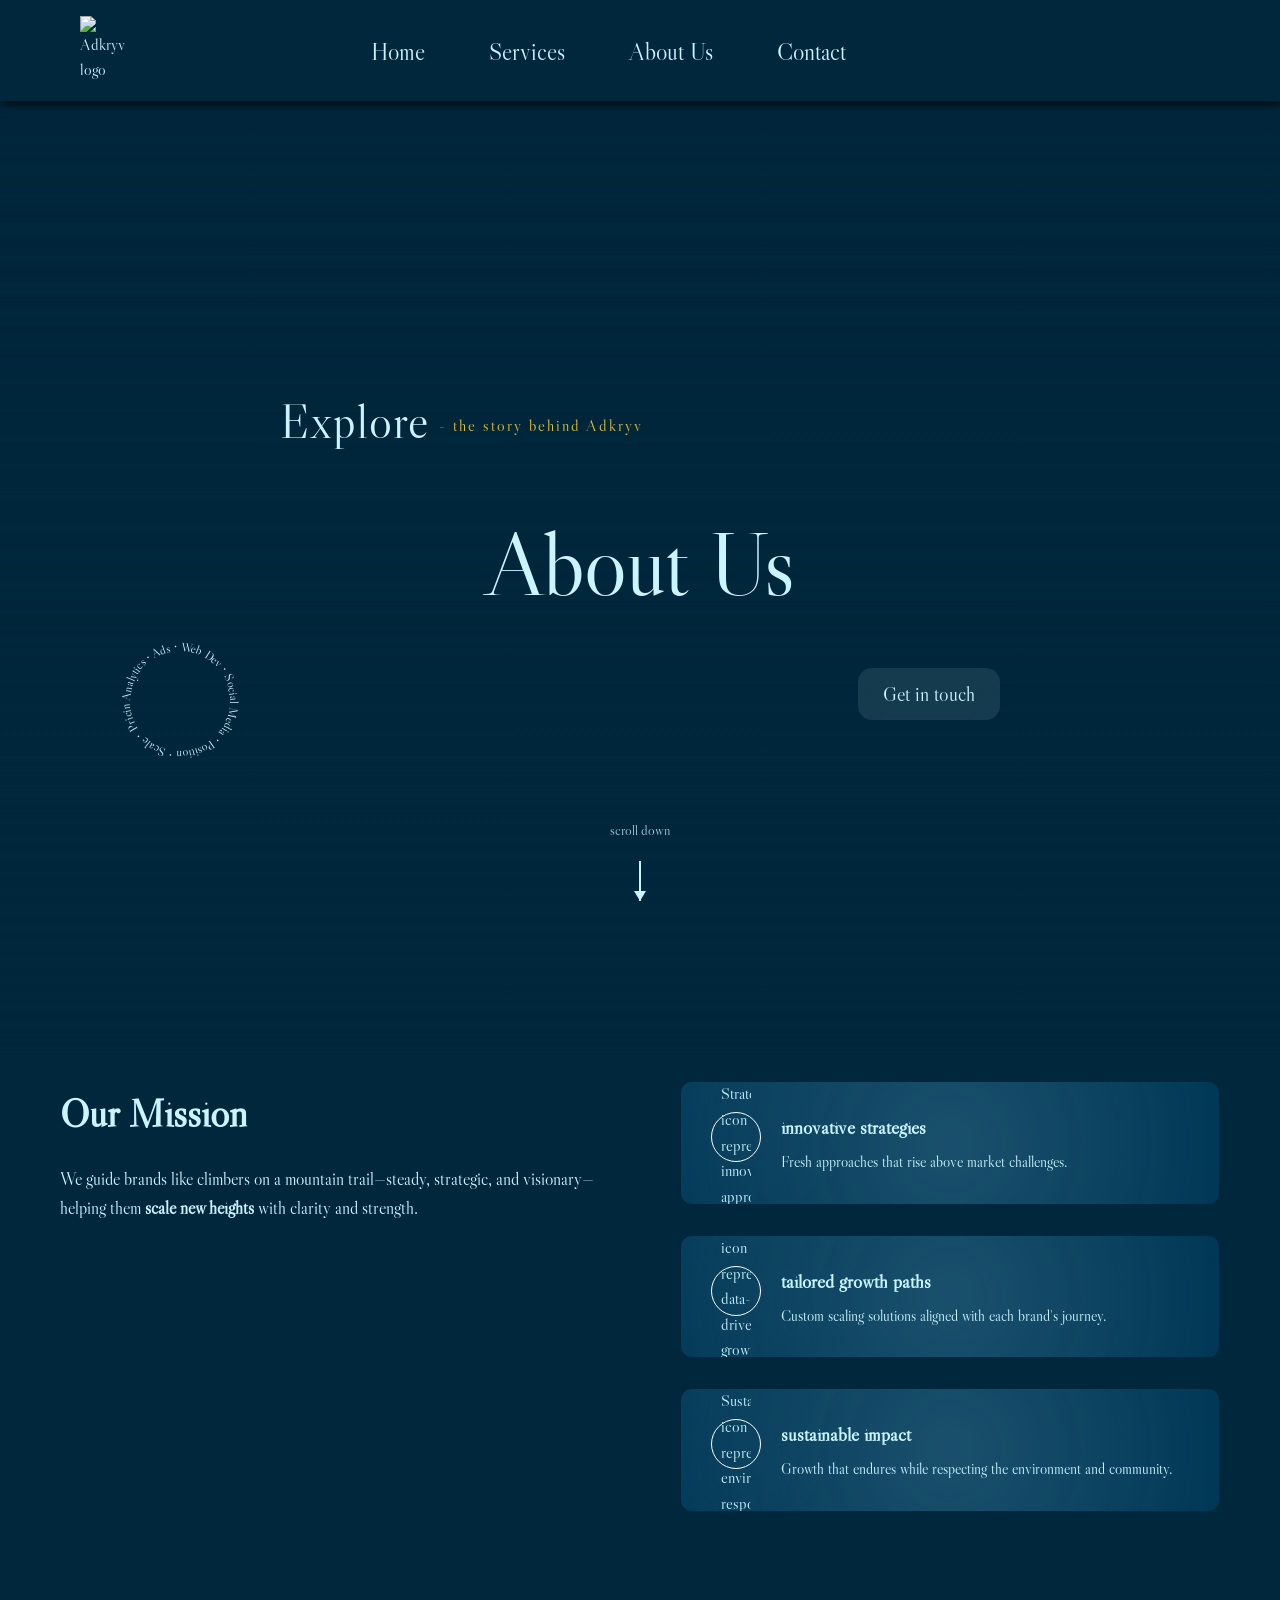
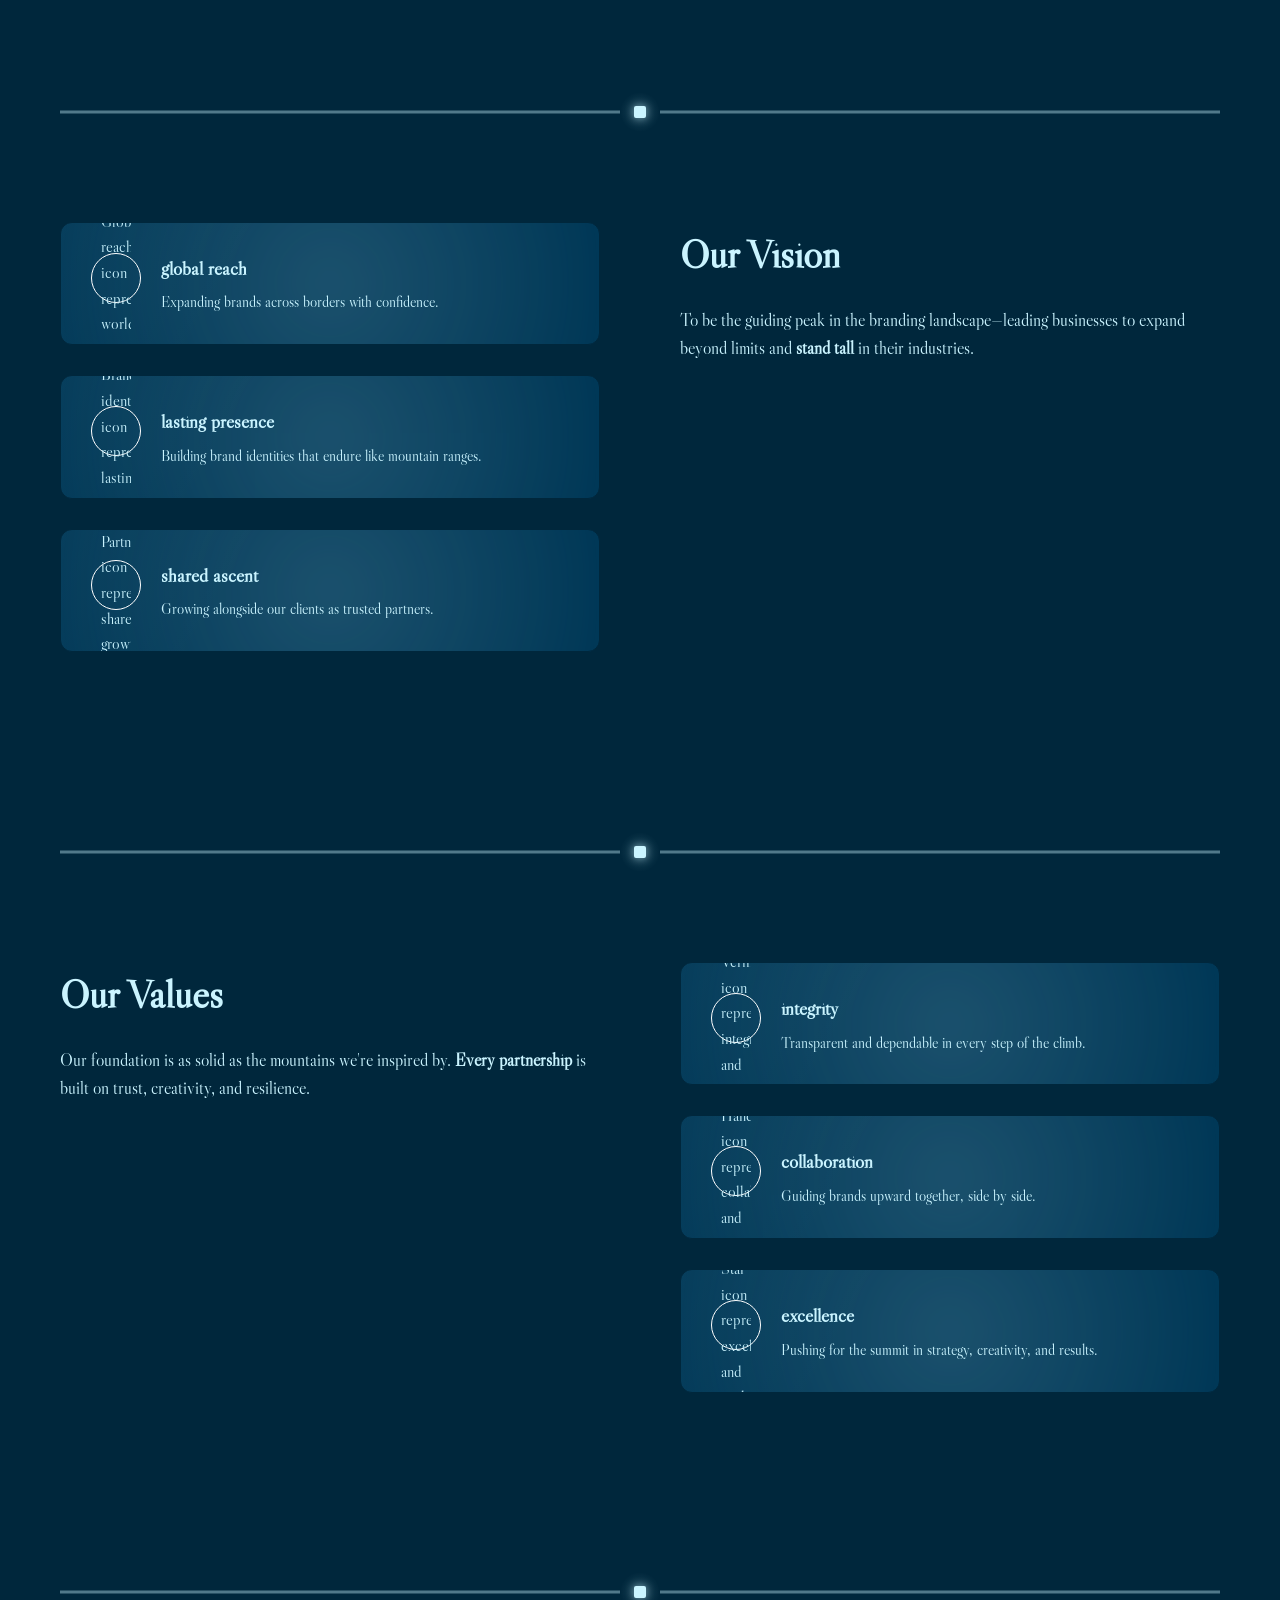
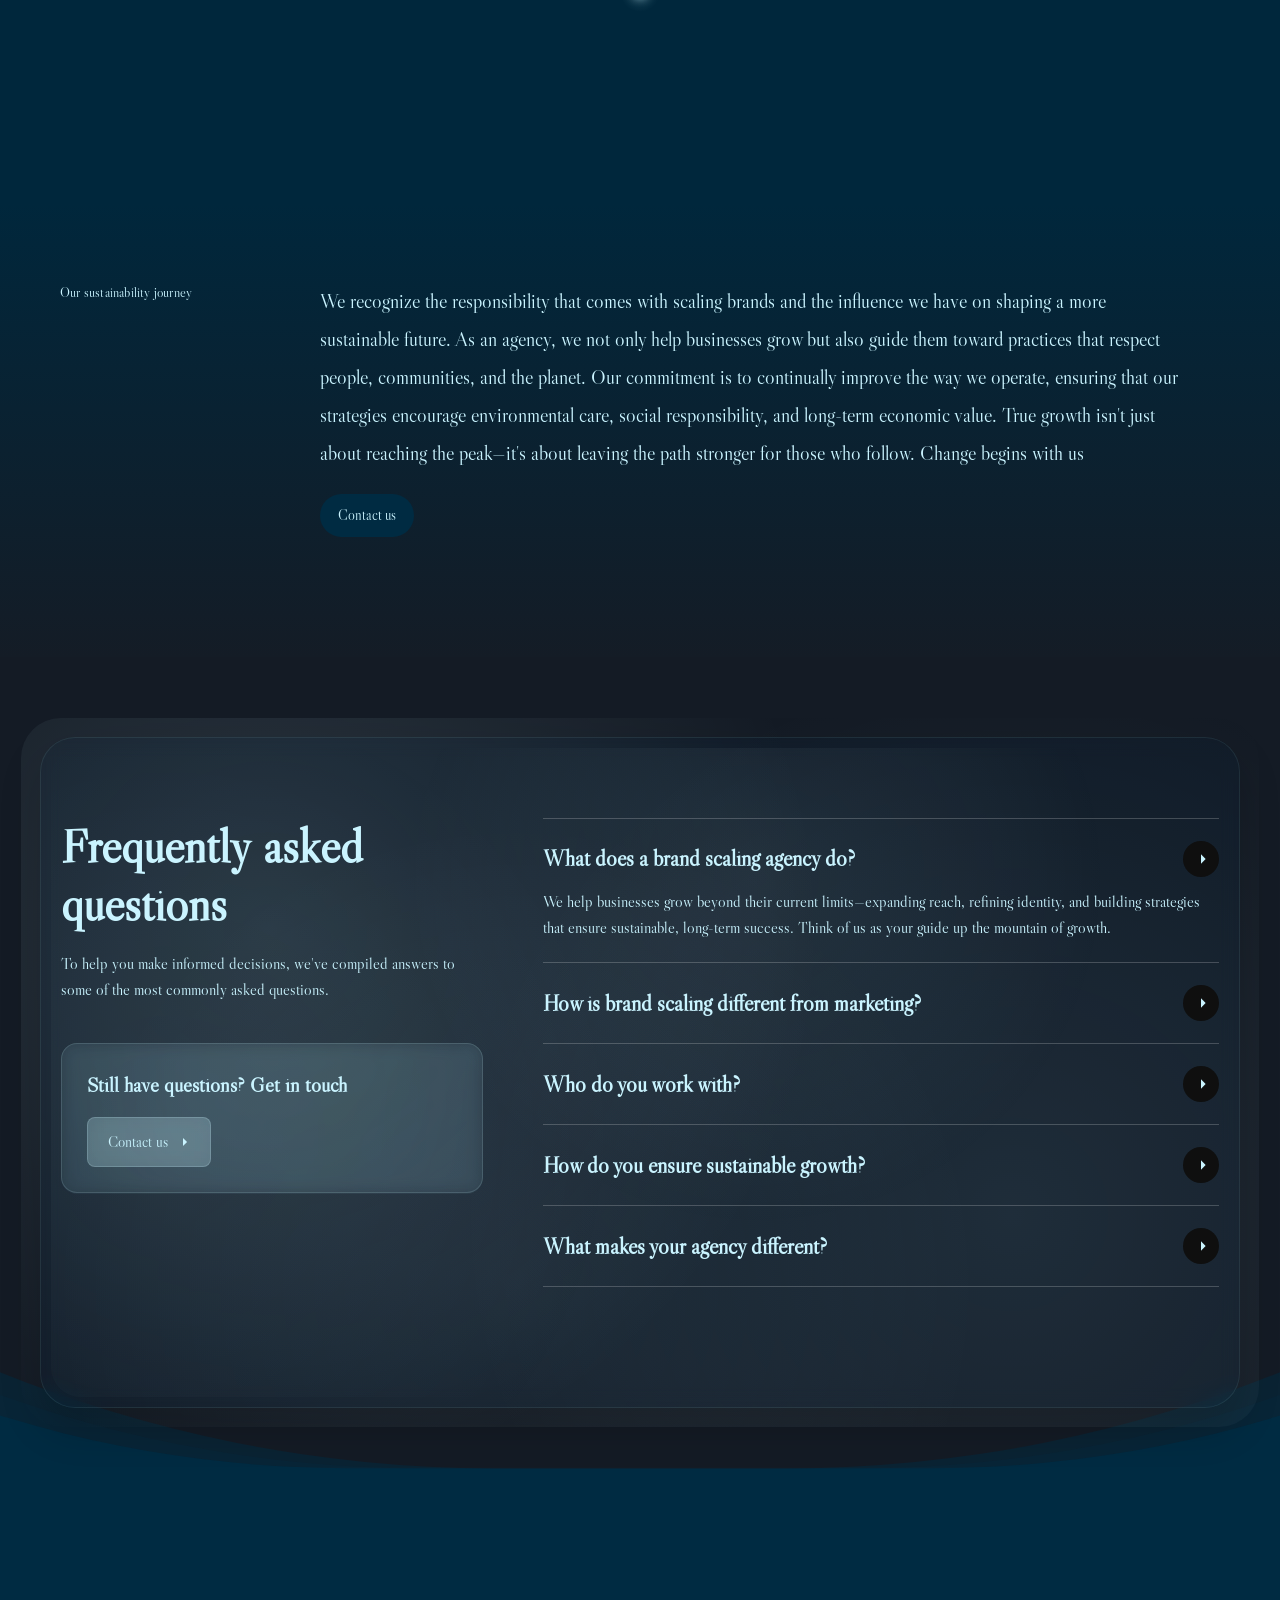
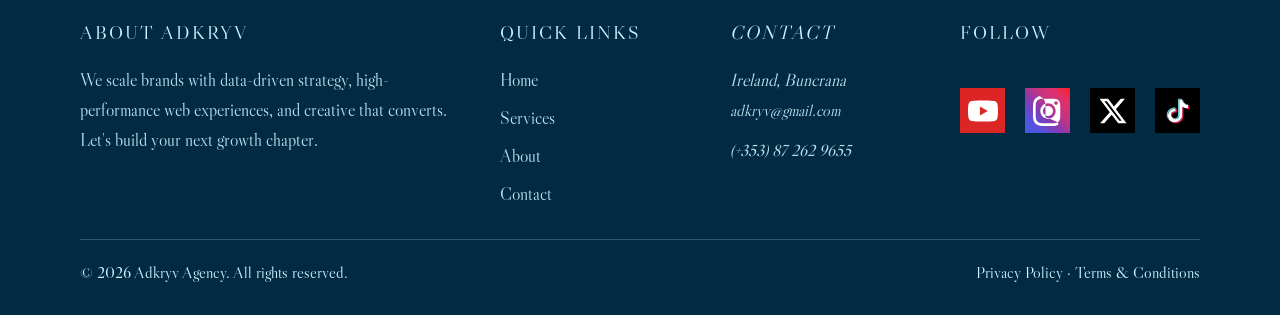
==== about/index.html @ b6d2b5b4 "testing name ending" ====
<!DOCTYPE html>
<html lang="en">
<head>
    <meta charset="UTF-8">
    <meta name="viewport" content="width=device-width, initial-scale=1.0">
    
    <!-- Primary Meta Tags -->
    <title>About Adkryv Agency | Brand Scaling & Digital Marketing Experts</title>
    <meta name="title" content="About Adkryv Agency | Brand Scaling & Digital Marketing Experts">
    <meta name="description" content="Learn about Adkryv Agency's mission to scale brands with innovative strategies, tailored growth paths, and sustainable impact. Discover our values of integrity, collaboration, and excellence in digital marketing.">
    <meta name="keywords" content="brand scaling agency, digital marketing, brand strategy, web development, social media marketing, business growth, brand identity, marketing agency Ireland, sustainable marketing">
    <meta name="author" content="Adkryv Agency">
    <meta name="robots" content="index, follow">
    <meta name="language" content="English">
    <meta name="revisit-after" content="7 days">
    
    <!-- Open Graph / Facebook -->
    <meta property="og:type" content="website">
    <meta property="og:url" content="https://adkryv.com/about.html">
    <meta property="og:title" content="About Adkryv Agency | Brand Scaling & Digital Marketing Experts">
    <meta property="og:description" content="Learn about Adkryv Agency's mission to scale brands with innovative strategies, tailored growth paths, and sustainable impact. Discover our values of integrity, collaboration, and excellence.">
    <meta property="og:image" content="https://adkryv.com/images/og-about-image.jpg">
    <meta property="og:image:width" content="1200">
    <meta property="og:image:height" content="630">
    <meta property="og:site_name" content="Adkryv Agency">
    <meta property="og:locale" content="en_US">
    
    <!-- Twitter -->
    <meta property="twitter:card" content="summary_large_image">
    <meta property="twitter:url" content="https://adkryv.com/about.html">
    <meta property="twitter:title" content="About Adkryv Agency | Brand Scaling & Digital Marketing Experts">
    <meta property="twitter:description" content="Learn about Adkryv Agency's mission to scale brands with innovative strategies, tailored growth paths, and sustainable impact.">
    <meta property="twitter:image" content="https://adkryv.com/images/og-about-image.jpg">
    <meta property="twitter:creator" content="@adkryv">
    <meta property="twitter:site" content="@adkryv">
    
    <!-- Additional SEO Meta Tags -->
    <meta name="theme-color" content="#00273C">
    <meta name="msapplication-TileColor" content="#00273C">
    <meta name="apple-mobile-web-app-capable" content="yes">
    <meta name="apple-mobile-web-app-status-bar-style" content="black-translucent">
    <meta name="apple-mobile-web-app-title" content="Adkryv Agency">
    
    <!-- Canonical URL -->
    <link rel="canonical" href="https://adkryv.com/about.html">
    
    <!-- Preconnect to external domains -->
    <link rel="preconnect" href="https://fonts.googleapis.com">
    <link rel="preconnect" href="https://fonts.gstatic.com" crossorigin>
    <link rel="preconnect" href="https://youtube.com">
    <link rel="preconnect" href="https://www.instagram.com">
    <link rel="preconnect" href="https://x.com">
    <link rel="preconnect" href="https://www.tiktok.com">
    
    <!-- DNS Prefetch -->
    <link rel="dns-prefetch" href="//fonts.googleapis.com">
    <link rel="dns-prefetch" href="//fonts.gstatic.com">
    
    <!-- Fonts -->
    <link href="https://fonts.googleapis.com/css2?family=Libre+Caslon+Display:wght@400&family=Gugi&display=swap" rel="stylesheet">
    
    <!-- Preload critical resources -->
    <link rel="preload" href="images/1000jony-y-nOmLeouETaY-unsplash.png" as="image">
    <link rel="preload" href="images/1980jony-y-nOmLeouETaY-unsplash.png" as="image">
    
    <!-- Favicon -->
    <link rel="icon" type="image/png" href="images/Screenshot_2025-08-16_224558-removebg-preview.png">
    <link rel="apple-touch-icon" href="images/Screenshot_2025-08-16_224558-removebg-preview.png">
    <link rel="manifest" href="/site.webmanifest">
    
    <!-- JSON-LD Structured Data -->
    <script type="application/ld+json">
    {
        "@context": "https://schema.org",
        "@type": "Organization",
        "name": "Adkryv Agency",
        "alternateName": "Adkryv",
        "url": "https://adkryv.com",
        "logo": "https://adkryv.com/images/logo.png",
        "description": "Brand scaling agency specializing in digital marketing, web development, and sustainable business growth strategies.",
        "foundingDate": "2024",
        "address": {
            "@type": "PostalAddress",
            "addressLocality": "Buncrana",
            "addressCountry": "Ireland"
        },
        "contactPoint": {
            "@type": "ContactPoint",
            "telephone": "+353-87-262-9655",
            "contactType": "customer service",
            "email": "adkryv@gmail.com"
        },
        "sameAs": [
            "https://youtube.com/@adkryv",
            "https://www.instagram.com/adkryv",
            "https://x.com/adkryv",
            "https://www.tiktok.com/@adkryv"
        ],
        "serviceArea": {
            "@type": "Country",
            "name": "Ireland"
        },
        "hasOfferCatalog": {
            "@type": "OfferCatalog",
            "name": "Digital Marketing Services",
            "itemListElement": [
                {
                    "@type": "Offer",
                    "itemOffered": {
                        "@type": "Service",
                        "name": "Brand Scaling",
                        "description": "Strategic brand growth and scaling solutions"
                    }
                },
                {
                    "@type": "Offer",
                    "itemOffered": {
                        "@type": "Service",
                        "name": "Web Development",
                        "description": "High-performance web experiences and development"
                    }
                },
                {
                    "@type": "Offer",
                    "itemOffered": {
                        "@type": "Service",
                        "name": "Digital Marketing",
                        "description": "Data-driven marketing strategies and campaigns"
                    }
                },
                {
                    "@type": "Offer",
                    "itemOffered": {
                        "@type": "Service",
                        "name": "Social Media Marketing",
                        "description": "Social media strategy and management"
                    }
                }
            ]
        }
    }
    </script>
    
    <script type="application/ld+json">
    {
        "@context": "https://schema.org",
        "@type": "WebPage",
        "name": "About Adkryv Agency",
        "description": "Learn about Adkryv Agency's mission to scale brands with innovative strategies, tailored growth paths, and sustainable impact.",
        "url": "https://adkryv.com/about.html",
        "mainEntity": {
            "@type": "Organization",
            "name": "Adkryv Agency"
        },
        "breadcrumb": {
            "@type": "BreadcrumbList",
            "itemListElement": [
                {
                    "@type": "ListItem",
                    "position": 1,
                    "name": "Home",
                    "item": "https://adkryv.com/index.html"
                },
                {
                    "@type": "ListItem",
                    "position": 2,
                    "name": "About Us",
                    "item": "https://adkryv.com/about.html"
                }
            ]
        }
    }
    </script>
    
    <script type="application/ld+json">
    {
        "@context": "https://schema.org",
        "@type": "FAQPage",
        "mainEntity": [
            {
                "@type": "Question",
                "name": "What does a brand scaling agency do?",
                "acceptedAnswer": {
                    "@type": "Answer",
                    "text": "We help businesses grow beyond their current limits—expanding reach, refining identity, and building strategies that ensure sustainable, long-term success. Think of us as your guide up the mountain of growth."
                }
            },
            {
                "@type": "Question",
                "name": "How is brand scaling different from marketing?",
                "acceptedAnswer": {
                    "@type": "Answer",
                    "text": "Marketing is about visibility; scaling is about building a structure that can grow without breaking. We combine strategy, design, and market insights to create systems that support growth on every level."
                }
            },
            {
                "@type": "Question",
                "name": "Who do you work with?",
                "acceptedAnswer": {
                    "@type": "Answer",
                    "text": "We partner with ambitious startups ready to climb, as well as established businesses seeking to reach new peaks. Every journey is unique, so we tailor our approach to fit your stage and vision."
                }
            },
            {
                "@type": "Question",
                "name": "How do you ensure sustainable growth?",
                "acceptedAnswer": {
                    "@type": "Answer",
                    "text": "We focus on balance—prioritizing long-term strategies, ethical practices, and scalable systems. Growth isn't just about speed; it's about endurance and resilience, like a climber preparing for the summit."
                }
            },
            {
                "@type": "Question",
                "name": "What makes your agency different?",
                "acceptedAnswer": {
                    "@type": "Answer",
                    "text": "Our approach blends creativity, precision, and sustainability. We don't just push for quick wins—we help brands build strong foundations that can withstand challenges and keep climbing higher."
                }
            }
        ]
    }
    </script>
    
     <style>
        * {
            margin: 0;
            padding: 0;
            box-sizing: border-box;
        }
        html, body {
            overflow-x: hidden;
            overscroll-behavior-x: none;
            touch-action: pan-y;
        }

        body {
            font-family: 'Libre Caslon Display', serif;
            line-height: 1.6;
            color: #CAF4FF;
            background: #00273C;
            overflow-x: hidden;
        }

        /* Subtle grain/noise overlay at 6% opacity */
        body::before {
            content: '';
            position: fixed;
            top: 0;
            left: 0;
            right: 0;
            bottom: 0;
            pointer-events: none;
            z-index: 2;
            opacity: 0.08;
            background-image: url('images/nnnoise.svg');
            background-position: center;
            background-repeat: repeat;
        }

        /* Sticky Header */
        .header {
            position: fixed;
            top: 0;
            left: 0;
            right: 0;
            z-index: 1000;
            display: flex;
            justify-content: center;
            align-items: center;
            padding: 20px 80px;
            transition: all 0.3s ease;
            background: transparent;
            backdrop-filter: blur(0px);
            padding-top: 40px;
            padding-bottom: 40px;
        }

        .header.scrolled {
            background: rgba(0, 39, 60, 0.85);
            backdrop-filter: blur(10px);
            box-shadow: 0 2px 20px rgba(0, 0, 0, 0.1);
        }

        /* Navigation */
        .nav {
            position: absolute;
            left: 50%;
            transform: translateX(-50%);
            z-index: 10;
        }

        .logo {
            position: absolute;
            left: 80px;
            width: 50px;
            height: 50px; 
            border-radius: 50%;
            display: flex;
            align-items: center;
            justify-content: center;
            z-index: 10;
            transition: all 0.3s ease;
        }

        .logo img {
            width: 70px;
            height: 70px;
            object-fit: contain;
        }

        .nav-links {
            display: flex;
            gap: 60px;
            list-style: none;
        }

        .nav-links a {
            color: #CAF4FF;
            text-decoration: none;
            font-size: 18px;
            font-weight: 400;
            transition: opacity 0.3s ease;
        }

        .nav-links a:hover {
            opacity: 0.8;
        }

        .container {
            max-width: 1200px;
            margin: 0 auto;
            padding: 0 20px;
        }

        /* ========== HERO SECTION ========== */
        .hero-container {
          position: relative;
          width: 100vw;
          height: 100vh;
          background-image: url('images/1000jony-y-nOmLeouETaY-unsplash.png');
          background-size: cover;
          background-position: center;
          background-repeat: no-repeat;
          display: flex;
          flex-direction: column;
          justify-content: center;
          align-items: center;
          transition: background-image 0.3s ease;
        }

        /* Blur-up technique: Start with low quality, then upgrade */
        .hero-container::before {
          content: '';
          position: absolute;
          top: 0;
          left: 0;
          right: 0;
          bottom: 0;
          background-image: url('images/1000jony-y-nOmLeouETaY-unsplash.png');
          background-size: cover;
          background-position: center;
          background-repeat: no-repeat;
          filter: blur(3px);
          transform: scale(1.1);
          z-index: 1;
          transition: opacity 0.5s ease;
          background: linear-gradient(
                180deg,
                rgba(0, 39, 60, 0) 0%,
                rgba(0, 39, 60, 0.6) 70%,
                #00273C 100%
            );
        }

        .hero-container.loaded-1980::before {
          background-image: url('images/1980jony-y-nOmLeouETaY-unsplash.png');
          filter: blur(1px);
          background: linear-gradient(
            180deg,
            rgba(0, 39, 60, 0) 0%,
            rgba(0, 39, 60, 0.6) 70%,
            #00273C 100%
          );
        }

        .hero-container.loaded-4000::before {
          background-image: url('images/4000jony-y-nOmLeouETaY-unsplash.png');
          filter: blur(0px);
          opacity: 0;
          background: linear-gradient(
            180deg,
            rgba(0, 39, 60, 0) 0%,
            rgba(0, 39, 60, 0.6) 70%,
            #00273C 100%
          );
        }

        .overlay {
          position: absolute;
          top: 0;
          left: 0;
          width: 100%;
          height: 100%;
          background: linear-gradient(
            180deg,
            rgba(0, 39, 60, 0) 0%,
            rgba(0, 39, 60, 0.6) 70%,
            #00273C 100%
          );
          z-index: 2;
        }

        /* Main content */
        .content {
          position: relative;
          text-align: center;
          z-index: 5;
          color: #CAF4FF;
          max-width: 800px;
          width: 100%;
          padding: 0 40px;
        }

        .content-sub {
          display: flex;
          flex-direction: row;
          align-items: center;
          justify-content: space-between;
          width: 100%;
          margin-bottom: 50px;
        }

        .agency-title {
          font-size: 48px;
          font-weight: 400;
          letter-spacing: 1px;
          display: flex;
          flex-direction: row;
          align-items: center;
          justify-content: center;
          gap: 10px;
        }

        .agency-title-sub {
          font-size: 16px;
          font-weight: 400;
          opacity: 0.9;
          letter-spacing: 2px;
          color: #F8CD40;
          margin-top: 8px;
        }

        .main-heading {
          font-size: 90px;
          font-weight: 400;
          line-height: 1.2;
          margin-bottom: 50px;
          letter-spacing: -1px;
        }

        .cta-button {
            background: rgba(202, 244, 255, 0.1);
  color: #CAF4FF;
  padding: 10px 25px;
  font-size: 20px;
  font-family: 'Libre Caslon Display', serif;
  cursor: pointer;
  transition: all 0.3s ease;
  backdrop-filter: blur(10px);
  border-radius: 14px;
  border: none;
  align-self: flex-end;
  text-decoration: none;
  display: inline-block;
        }

        .cta-button:hover {
          background: rgba(202, 244, 255, 0.2);
          transform: translateY(-2px);
        }

        /* CTA alignment row (places button on the right under the heading) */
        .cta-row {
          width: 100%;
          display: flex;
          justify-content: flex-end;
          margin-top: 20px;
        }

        /* Left side circular text */
        .circular-text {
          position: absolute;
          left: 120px;
          top: 60%;
          width: 120px;
          height: 120px;
          z-index: 5;
        }

        .circular-text svg {
          width: 120px;
          height: 120px;
          animation: rotate 20s linear infinite;
        }

        @keyframes rotate {
          from { transform: rotate(0deg); }
          to { transform: rotate(360deg); }
        }

        .circular-text text {
          fill: #CAF4FF;
          font-size: 12px;
          font-family: 'Libre Caslon Display', serif;
        }

        /* Scroll indicator */
        .scroll-indicator {
          position: absolute;
          bottom: 100px;
          left: 50%;
          transform: translateX(-50%);
          z-index: 5;
          text-align: center;
        }

        @media (max-width: 767px) {
            .scroll-indicator {
                display: none;
            }
        }

        .scroll-text {
          color: #CAF4FF;
          font-size: 14px;
          margin-bottom: 20px;
          opacity: 0.8;
        }

        .scroll-arrow {
          width: 2px;
          height: 40px;
          background: #CAF4FF;
          margin: 0 auto;
          position: relative;
          animation: bounce 2s infinite;
        }

        .scroll-arrow::after {
          content: '';
          position: absolute;
          bottom: 0;
          left: 50%;
          transform: translateX(-50%);
          width: 0;
          height: 0;
          border-left: 6px solid transparent;
          border-right: 6px solid transparent;
          border-top: 10px solid #CAF4FF;
        }

        @keyframes bounce {
          0%, 20%, 50%, 80%, 100% { transform: translateY(0); }
          40% { transform: translateY(-10px); }
          60% { transform: translateY(-5px); }
        }

        /* Content Section */
        .content-section {
            padding: 80px 0;
        }

        /* ========== SCROLL ANIMATIONS ========== */
        /* Initial hidden states for scroll animations */
        .content-section .content-grid,
        .content-section .purpose-section,
        .content-section .features-section,
        .content-section .feature-card,
        .content-section .purpose-title,
        .content-section .purpose-description,
        .content-section .purpose-image,
        .sustainability-section,
        .sustainability-grid,
        .sustainability-label,
        .sustainability-text, 
        .faq-grid,
        .faq-title,
        .faq-list {
            opacity: 0;
            transform: translateY(30px);
            transition: opacity 0.8s ease, transform 0.8s ease;
        }

        /* Revealed state when section is in view */
        .content-section.revealed .content-grid,
        .content-section.revealed .purpose-section,
        .content-section.revealed .features-section,
        .content-section.revealed .feature-card,
        .content-section.revealed .purpose-title,
        .content-section.revealed .purpose-description,
        .content-section.revealed .purpose-image,
        .sustainability-section.revealed,
        .sustainability-section.revealed .sustainability-grid,
        .sustainability-section.revealed .sustainability-label,
        .sustainability-section.revealed .sustainability-text,
        .faq-section.revealed,
        .faq-section.revealed .faq-grid,
        .faq-section.revealed .faq-title,
        .faq-section.revealed .faq-list {
            opacity: 1;
            transform: translateY(0);
        }

        /* Staggered animation delays */
        .content-section.revealed .content-grid { transition-delay: 0.1s; }
        .content-section.revealed .purpose-section { transition-delay: 0.2s; }
        .content-section.revealed .features-section { transition-delay: 0.3s; }
        .content-section.revealed .feature-card:nth-child(1) { transition-delay: 0.1s; }
        .content-section.revealed .feature-card:nth-child(2) { transition-delay: 0.2s; }
        .content-section.revealed .feature-card:nth-child(3) { transition-delay: 0.3s; }
        .content-section.revealed .purpose-title { transition-delay: 0.15s; }
        .content-section.revealed .purpose-description { transition-delay: 0.25s; }
        .content-section.revealed .purpose-image { transition-delay: 0.35s; }
        
        .sustainability-section.revealed .sustainability-label { transition-delay: 0.1s; }
        .sustainability-section.revealed .sustainability-text { transition-delay: 0.2s; }
        
        .faq-section.revealed .faq-title { transition-delay: 0.1s; }
        .faq-section.revealed .faq-list { transition-delay: 0.2s; }

        .content-grid {
            display: grid;
            grid-template-columns: 1fr 1fr;
            gap: 80px;
            align-items: start;
            margin-bottom: 120px;
        }

        .content-grid:last-child {
            margin-bottom: 0;
        }

        /* Simple mechanical divider - clean track with central node */
        .content-section .mech-divider {
            position: relative;
            height: 60px;
            margin: 40px 0 80px;
            display: flex;
            align-items: center;
            justify-content: center;
        }

        /* Horizontal track segments */
        .content-section .mech-divider::before,
        .content-section .mech-divider::after {
            content: '';
            position: absolute;
            top: 50%;
            height: 3px;
            background: rgba(202, 244, 255, 0.4);
            transform: translateY(-50%);
        }

        .content-section .mech-divider::before {
            left: 0;
            right: calc(50% + 20px);
        }

        .content-section .mech-divider::after {
            left: calc(50% + 20px);
            right: 0;
        }

        /* Central node */
        .content-section .mech-divider .node {
            position: absolute;
            top: 50%;
            left: 50%;
            width: 12px;
            height: 12px;
            background: #caf4ff;
            transform: translate(-50%, -50%);
            border-radius: 2px;
            box-shadow: 0 0 8px rgba(202, 244, 255, 0.6);
            animation: node-pulse 2s ease-in-out infinite;
        }

        /* Radiating shine effect */
        .content-section .mech-divider .shine {
            position: absolute;
            top: 50%;
            left: 50%;
            width: 40px;
            height: 40px;
            background: radial-gradient(circle, rgba(202, 244, 255, 0.15) 0%, transparent 70%);
            transform: translate(-50%, -50%);
            animation: shine-pulse 2s ease-in-out infinite;
            pointer-events: none;
        }

        @keyframes node-pulse {
            0%, 100% {
                transform: translate(-50%, -50%) scale(1);
                box-shadow: 0 0 8px rgba(202, 244, 255, 0.6);
            }
            50% {
                transform: translate(-50%, -50%) scale(1.2);
                box-shadow: 0 0 16px rgba(202, 244, 255, 0.8), 0 0 24px rgba(202, 244, 255, 0.4);
            }
        }

        @keyframes shine-pulse {
            0%, 100% {
                transform: translate(-50%, -50%) scale(1);
                opacity: 0.3;
            }
            50% {
                transform: translate(-50%, -50%) scale(1.5);
                opacity: 0.6;
            }
        }

        .purpose-section {
            display: flex;
            flex-direction: column;
            gap: 40px;
        }

        .purpose-title {
            font-size: 2.5rem;
            font-weight: 700;
            color: #CAF4FF;
            margin-bottom: 20px;
        }

        .purpose-description {
            font-size: 1.1rem;
            color: #CAF4FF;
            line-height: 1.6;
        }

        .purpose-image {
            width: 100%;
            height: 300px;
            background-image: url('images/vecteezy_group-of-people-hiking-in-winter-mountains-with-snowshoes_23846903.jpg');
            background-size: cover;
            background-position: center;
            border-radius: 12px;
        }

        .vision-image {
            background-image: url('images/joshua-earle--87JyMb9ZfU-unsplash.jpg');
        }

        .values-image {
            background-image: url('images/atul-bhat-OSpwSI9r5Xc-unsplash.jpg');
        }

        /* Feature Cards */
        .features-section {
            display: flex;
            flex-direction: column;
            gap: 30px;
        }

        .feature-card {
            background: #003857;
            border: 1px solid #00273C;
            border-radius: 12px;
            padding: 30px;
            display: flex;
            align-items: flex-start;
            gap: 20px;
            transition: all 0.3s ease;
            position: relative; /* needed for shine pseudo-elements */
            overflow: hidden;
        }

        .feature-card:hover {
            box-shadow: 0 10px 30px rgba(0, 0, 0, 0.1);
            transform: translateY(-2px);
        }

        /* Soft radial shine behind card content (agency-like glow) */
        .feature-card::before {
            content: '';
            position: absolute;
            left: 50%;
            top: 50%;
            width: 520px;
            height: 520px;
            transform: translate(-50%, -50%);
            pointer-events: none;
            background: radial-gradient(circle at center,
                rgba(202, 244, 255, 0.18) 0%,
                rgba(202, 244, 255, 0.10) 35%,
                rgba(202, 244, 255, 0.04) 60%,
                rgba(202, 244, 255, 0) 75%
            );
            filter: blur(16px);
            z-index: 0;
            opacity: 0.75;
            transition: opacity 0.35s ease, transform 0.45s ease;
        }

        /* Subtle angled sheen sweeping across */
        .feature-card::after {
            content: '';
            position: absolute;
            inset: -30% -60% -30% -60%;
            background: linear-gradient(120deg, transparent 30%, rgba(202, 244, 255, 0.08) 50%, transparent 70%);
            transform: translateX(-30%);
            pointer-events: none;
            z-index: 0;
            opacity: 0.55;
            transition: transform 1.2s ease, opacity 0.4s ease;
        }

        .feature-card:hover::after {
            transform: translateX(30%);
            opacity: 0.75;
        }

        .feature-card > * { position: relative; z-index: 1; }

        .feature-icon {
            width: 50px;
            height: 50px;
            border: 1px solid #fff;
            border-radius: 50%;
            display: flex;
            align-items: center;
            justify-content: center;
            flex-shrink: 0;
        }

        .feature-icon svg {
            width: 24px;
            height: 24px;
            fill: #CAF4FF;
        }

        .feature-icon img {
            width: 30px;
        }

        .feature-content h3 {
            font-size: 1.2rem;
            font-weight: 600;
            color: #CAF4FF;
            margin-bottom: 8px;
            text-transform: lowercase;
        }

        .feature-content p {
            font-size: 0.95rem;
            color: #CAF4FF;
            line-height: 1.5;
        }

        /* Sustainability Section */
        .sustainability-section {
            /* full-bleed layout */
            width: 100vw;
            margin-left: calc(50% - 50vw);
            padding: 80px 0 120px;
            margin-top: 20px;
            position: relative;
            /* Top transparent to bottom #141C26 gradient */
            background-image: linear-gradient(180deg, rgba(20, 28, 38, 0) 0%, #141C26 100%);
        }

        .sustainability-grid {
            display: grid;
            grid-template-columns: 220px 1fr;
            gap: 40px;
            align-items: start;
            max-width: 1200px;
            margin: 0 auto;
            padding: 0 20px;
        }

        .sustainability-label {
            font-size: 0.85rem;
            color: #CAF4FF;
            letter-spacing: 0.2px;
        }

        .sustainability-text {
            font-size: 1.25rem;
            line-height: 1.9;
            color: #CAF4FF;
            max-width: 860px;
            margin-bottom: 22px;
        }

        .pill-button {
            display: inline-block;
            background: #002b42;
            color: #CAF4FF;
            text-decoration: none;
            padding: 10px 18px;
            border-radius: 9999px;
            font-size: 0.9rem;
            transition: background 0.25s ease, transform 0.2s ease;
        }

        .pill-button:hover {
            background: #00273C;
            transform: translateY(-1px);
        }

        /* FAQ Section */

        .faq-grid {
            display: grid;
            grid-template-columns: 1fr 1.6fr;
            gap: 60px;
            align-items: start;
        }

        .faq-title h2 {
            font-size: 3rem;
            font-weight: 700;
            line-height: 1.2;
            margin-bottom: 18px;
            color: #CAF4FF;
        }

        .faq-title p {
            color: #CAF4FF;
            max-width: 520px;
        }

        /* Contact CTA in FAQ section */
        .faq-cta {
            margin-top: 40px;
            padding: 25px;
            background: rgba(202, 244, 255, 0.048);
            border-radius: 16px;
            border: 1px solid rgba(202, 244, 255, 0.15);
            backdrop-filter: blur(8px);
        }

        .faq-cta h3 {
            color: #CAF4FF;
            font-size: 1.3rem;
            font-weight: 600;
            margin-bottom: 15px;
        }

        .faq-cta .cta-button {
            display: inline-flex;
            align-items: center;
            gap: 8px;
            background: rgba(202, 244, 255, 0.225);
            color: #caf4ff;
            padding: 12px 20px;
            border-radius: 8px;
            text-decoration: none;
            font-weight: 500;
            font-size: 0.95rem;
            transition: all 0.3s ease;
            border: 1px solid rgba(202, 244, 255, 0.2);
        }

        .faq-cta .cta-button:hover {
            background: rgba(202, 244, 255, 0.25);
            transform: translateY(-2px);
            box-shadow: 0 8px 20px rgba(202, 244, 255, 0.15);
        }

        .faq-cta .cta-button svg {
            width: 14px;
            height: 14px;
            fill: currentColor;
        }

        .faq-list {
            border-top: 1px solid rgba(255, 255, 255, 0.2);
        }

        .faq-item {
            border-bottom: 1px solid rgba(255, 255, 255, 0.2);
            padding: 22px 0;
        }

        .faq-q {
            display: flex;
            align-items: center;
            justify-content: space-between;
            gap: 16px;
            cursor: pointer;
        }

        .faq-q h3 {
            font-size: 1.4rem;
            font-weight: 600;
            color: #CAF4FF;
        }

        .faq-btn {
            width: 36px;
            height: 36px;
            border-radius: 9999px;
            background: #0f0f0f;
            color: #CAF4FF;
            display: flex;
            align-items: center;
            justify-content: center;
            flex-shrink: 0;
            transition: background 0.2s ease, transform 0.2s ease;
        }

        .faq-btn:hover {
            background: #333;
            transform: translateY(-1px);
        }

        .faq-btn svg {
            width: 16px;
            height: 16px;
            fill: currentColor;
        }

        .faq-a {
            display: none;
            margin-top: 12px;
            color: #CAF4FF;
        }

        .faq-item.open .faq-a {
            display: block;
            color: #CAF4FF;
        }

        /* Copied from agency: social links + footer + wave styles */
        .social-links { display: flex; gap: 20px; margin-top: 40px; }
        .social-link { width: 45px; height: 45px; background: #dc2626; display: flex; align-items: center; justify-content: center; text-decoration: none; transition: all 0.3s ease; }
        .social-link:hover { transform: translateY(-3px); box-shadow: 0 10px 20px rgba(220, 38, 38, 0.3); }
        .social-link.instagram { background: linear-gradient(45deg, #405de6, #5851db, #833ab4, #c13584, #e1306c, #fd1d1d); }
        .social-link.x { background: #000000; }
        .social-link.tiktok { background: #000000; }
        @keyframes tiktokGradient {
            0% { background-position: 0% 50%; }
            50% { background-position: 100% 50%; }
            100% { background-position: 0% 50%; }
        }
        .social-link svg { width: 30px; height: 30px; fill: white; }

        .site-footer { background: #002b42; color: #CAF4FF; position: relative; }
        .footer-container { max-width: 1200px; margin: 0 auto; padding: 60px 40px 30px 40px; }
        .footer-grid { display: grid; grid-template-columns: 2fr 1fr 1fr 1fr; gap: 40px; }
        .footer-title { color: #CAF4FF; font-size: 1.2rem; letter-spacing: 2px; text-transform: uppercase; margin-bottom: 18px; }
        .footer-text { font-size: 1.1rem; line-height: 1.7; opacity: 0.9; color: #CAF4FF; }
        .footer-links { list-style: none; padding: 0; margin: 0; display: grid; gap: 10px; }
        .footer-links a { color: #CAF4FF; text-decoration: none; font-size: 1.1rem; opacity: 0.9; transition: opacity 0.2s ease; }
        .footer-links a:hover { opacity: 1; }
        .newsletter-form { display: grid; grid-template-columns: 1fr auto; gap: 10px; margin-top: 10px; }
        .newsletter-input { background: rgba(255,255,255,0.8); border: 1px solid rgba(0,0,0,0.2); color: #CAF4FF; padding: 12px 14px; font-family: inherit; outline: none; }
        .newsletter-btn { background: #141C26; color: #CAF4FF; border: none; padding: 12px 16px; letter-spacing: 1px; cursor: pointer; }
        .footer-bottom { border-top: 1px solid rgba(255, 255, 255, 0.2); margin-top: 30px; padding-top: 20px; display: flex; align-items: center; justify-content: space-between; font-size: 1rem; color: #CAF4FF; }
        @media (max-width: 900px) { .footer-grid { grid-template-columns: 1fr 1fr; } }
        @media (max-width: 600px) { .footer-grid { grid-template-columns: 1fr; } .footer-bottom { flex-direction: column; gap: 10px; } }

        /* FAQ Section with Wave */
        .faq-section {
            position: relative;
            width: 100%;
            min-height: 100vh;
            overflow: hidden;
            display: flex;
            flex-direction: column;
            justify-content: flex-start;
            align-items: center;
            padding: 80px 0;
            /* Top-to-bottom gradient using #00273C */
            background-image: linear-gradient(180deg, rgba(0, 39, 60, 0) 0%, #00273C 100%);
        }
        
        .faq-grid {
            position: relative;
            z-index: 2;
            max-width: 1200px;
            margin: 0 auto;
            padding: 80px 20px 120px;
            display: grid;
            grid-template-columns: 1fr 1.6fr;
            gap: 60px;
            align-items: start;
            background: rgba(0, 43, 66, 0.15);
            border-radius: 35px;
            backdrop-filter: blur(10px);
            border: 1px solid rgba(202, 244, 255, 0.08);
            box-shadow: 0 20px 40px rgba(0, 0, 0, 0.2);
        }

        /* Bubbly background elements */
        .faq-grid::before {
            content: '';
            position: absolute;
            top: -20px;
            left: -20px;
            right: -20px;
            bottom: -20px;
            background: 
                radial-gradient(circle at 20% 30%, rgba(202, 244, 255, 0.12) 0%, transparent 50%),
                radial-gradient(circle at 80% 70%, rgba(202, 244, 255, 0.08) 0%, transparent 50%),
                radial-gradient(circle at 40% 80%, rgba(202, 244, 255, 0.06) 0%, transparent 50%);
            border-radius: 40px;
            z-index: -1;
            animation: bubble-float 8s ease-in-out infinite;
        }

        .faq-grid::after {
            content: '';
            position: absolute;
            top: 10px;
            left: 10px;
            right: 10px;
            bottom: 10px;
            background: 
                radial-gradient(circle at 60% 20%, rgba(202, 244, 255, 0.08) 0%, transparent 40%),
                radial-gradient(circle at 10% 60%, rgba(202, 244, 255, 0.05) 0%, transparent 40%);
            border-radius: 30px;
            z-index: -1;
            animation: bubble-float 12s ease-in-out infinite reverse;
        }

        @keyframes bubble-float {
            0%, 100% {
                transform: translateY(0px) scale(1);
                opacity: 0.7;
            }
            50% {
                transform: translateY(-10px) scale(1.02);
                opacity: 1;
            }
        }
        
        .faq-section .wave {
            position: absolute;
            left: 0;
            width: 100%;
            height: 100%;
            background: #002b42;
            /* box-shadow: inset 0 0 50px rgba(0, 0, 0, 0.5); */
            transition: 0.5s;
            z-index: 1;
        }
        
        .faq-section .wave span {
            content: "";
            position: absolute;
            width: 325vh;
            height: 325vh;
            top: 0;
            left: 50%;
            transform: translate(-50%, -75%);
            background: #000;
        }
        
        .faq-section .wave span:nth-child(1) {
            border-radius: 45%;
            background: rgba(20, 28, 38, 1);
            animation: animate 20s linear infinite;
        }

        .faq-section .wave span:nth-child(2) {
            border-radius: 40%;
            background: rgba(20, 28, 38, 0.4);
            animation: animate 30s linear infinite;
        }
        
        .faq-section .wave span:nth-child(3) {
            border-radius: 42.5%;
            background: rgba(20, 28, 38, 0.2);
            animation: animate 40s linear infinite;
        }
        
           
        @keyframes animate {
            0% {
                transform: translate(-50%, -75%) rotate(0deg);
            }
            100% {
                transform: translate(-50%, -75%) rotate(360deg);
            }
        }

        /* ========== RESPONSIVE DESIGN ========== */
        
        /* Laptop/Desktop (1024px and up) */
        @media (min-width: 1024px) {
            .nav-links {
                gap: 60px;
            }
            
            .nav-links a {
                font-size: 18px;
            }
            
            .agency-title {
                font-size: 48px;
            }
            
            .main-heading {
                font-size: 90px;
            }
            
            .content {
                max-width: 800px;
                padding: 0 40px;
            }
        }

        /* Tablet (768px to 1023px) */
        @media (max-width: 1023px) and (min-width: 768px) {
            .header {
                padding: 20px 40px;
            }
            
            .logo {
                left: 40px;
            }
            
            .nav-links {
                gap: 40px;
            }
            
            .nav-links a {
                font-size: 16px;
            }
            
            .agency-title {
                font-size: 36px;
            }
            
            .agency-title-sub {
                font-size: 14px;
            }
            
            .main-heading {
                font-size: 64px;
            }
            
            .content {
                max-width: 600px;
                padding: 0 30px;
            }
            
            .content-grid {
                grid-template-columns: 1fr;
                gap: 50px;
            }
            
            .purpose-title {
                font-size: 2rem;
            }
            
            .feature-card {
                padding: 25px;
            }
            
            .footer-grid {
                grid-template-columns: 2fr 1fr 1fr 1fr;
            }
        }

        @media (max-width: 768px) {
            header{
                display: flex;
                justify-content: flex-end !important; 
            }
        }

        /* Mobile (up to 767px) */
        @media (max-width: 767px) {
            .header {
                padding: 15px 20px;
                padding-top: 30px;
                padding-bottom: 30px;
            }
            
            .logo { left: 20px; }

            .cta-row {
                justify-content: center;
            }
            
            .cta-button {
                align-self: center;
            }

            .logo {
                left: 20px;
                width: 35px;
                height: 35px;
            }
            
            .logo img {
                width: 70px;
                height: 70px;
            }
            
            .nav-links {
                gap: 25px;
            }
            
            .nav-links a {
                font-size: 14px;
            }
            
            .agency-title {
                font-size: 28px;
                flex-direction: column;
                gap: 8px;
            }
            
            .agency-title-sub {
                font-size: 16px;
                margin-top: 0;
            }
            
            .main-heading {
                font-size: 62px;
                margin-bottom: 30px;
            }
            
            .content {
                max-width: 100%;
                padding: 0 20px;
            }
            
            .content-sub {
                margin-bottom: 30px;
                justify-content: center;
            }

            .agency-title {
                font-size: 30px;
            }
            
            /* Hide circular text on mobile */
            .circular-text {
                display: none;
            }
            
            /* Hide mechanical dividers on mobile */
            .mech-divider {
                display: none;
            }
            
            .content-grid {
                grid-template-columns: 1fr;
                gap: 40px;
            }
            
            .purpose-title {
                font-size: 1.8rem;
            }
            
            .feature-card {
                padding: 20px;
            }
            
            .sustainability-section {
                padding: 60px 0 80px;
            }
            
            .sustainability-grid {
                grid-template-columns: 1fr;
                gap: 20px;
                padding: 0 20px;
            }
            
            .sustainability-text {
                font-size: 1.1rem;
                line-height: 1.7;
            }
            
            .faq-section {
                padding: 80px 20px;
            }
            
            .faq-grid {
                grid-template-columns: 1fr;
                gap: 40px;
                padding: 60px 20px 80px;
            }
            
            .faq-title h2 {
                font-size: 2.2rem;
            }
            
            .footer-container {
                padding: 40px 20px 20px 20px;
                text-align: center;
            }
            
            .footer-grid {
                grid-template-columns: 1fr;
                gap: 30px;
                text-align: center;
            }
            
            .footer-bottom {
                flex-direction: column;
                gap: 10px;
                text-align: center;
            }
            
            .social-links {
                justify-content: center;
                margin-top: 20px;
            }
            
            .footer-title {
                text-align: center;
            }
            
            .footer-text {
                text-align: center;
            }
            
            .footer-links {
                text-align: center;
            }

            .hero-container {
                height: 70vh;
            }
        }

        /* Small Mobile (up to 480px) */
        @media (max-width: 480px) {
            .header {
                padding: 10px 15px;
                padding-top: 25px;
                padding-bottom: 25px;
            }
            
            .logo {
                left: 15px;
                width: 30px;
                height: 30px;
            }
            
            .logo svg {
                width: 70px;
                height: 70px;
            }
            
            .nav-links {
                gap: 20px;
            }
            
            .nav-links a {
                font-size: 13px;
            }
            
            .content {
                padding: 0 15px;
            }
            
            .agency-title {
                font-size: 24px;
            }
            
            .main-heading {
                font-size: 48px;
            }
            
            .content-grid {
                gap: 30px;
            }
            
            .purpose-title {
                font-size: 1.5rem;
            }
            
            .feature-card {
                padding: 15px;
            }
            
            .sustainability-grid {
                padding: 0 10px;
            }
            
            .sustainability-text {
                font-size: 1rem;
            }
            
            .faq-grid {
                padding: 40px 15px 60px;
            }
            
            .faq-title h2 {
                font-size: 1.8rem;
            }
            
            .footer-container {
                padding: 30px 15px 15px 15px;
            }
        }

        /* Mobile Navigation */
        .mobile-nav {
            display: none;
            position: fixed;
            top: 0;
            left: 0;
            right: 0;
            bottom: 0;
            background: rgba(0, 39, 60, 0.95);
            backdrop-filter: blur(20px);
            z-index: 999;
            opacity: 0;
            visibility: hidden;
            transition: all 0.3s ease;
        }

        .mobile-nav.active {
            opacity: 1;
            visibility: visible;
        }

        .mobile-nav-content {
            position: absolute;
            top: 50%;
            left: 50%;
            transform: translate(-50%, -50%);
            text-align: center;
            width: 100%;
            padding: 0 40px;
        }

        .mobile-nav-links {
            list-style: none;
            display: flex;
            flex-direction: column;
            gap: 40px;
        }

        .mobile-nav-links a {
            color: #CAF4FF;
            text-decoration: none;
            font-size: 32px;
            font-weight: 400;
            transition: all 0.3s ease;
            display: block;
            padding: 15px 0;
        }

        .mobile-nav-links a:hover {
            color: #F8CD40;
            transform: translateY(-2px);
        }

        /* Mobile Logo */
        .mobile-logo {
            position: absolute;
            top: 40px;
            left: 50%;
            transform: translateX(-50%);
            width: 60px;
            height: 60px;
            border: 2px solid #CAF4FF;
            border-radius: 50%;
            display: flex;
            align-items: center;
            justify-content: center;
            z-index: 1000;
        }

        .mobile-logo svg {
            width: 30px;
            height: 30px;
            stroke: #CAF4FF;
            fill: none;
        }


        /* Mobile Navigation header */

.header-logo {
    position: absolute;
    left: 20px;
    width: 100px;
    cursor: pointer;
}

li, a, button{
    font-family: "Libre Caslon Display", sans-serif;
    font-size: 16px;
    color: #CAF4FF;
    text-decoration: none;
    
}
header{
    background-color: #00273C;
    display: flex;
    justify-content: center;
    align-items: center;
    box-shadow: 2px 2px 10px black;
    position: relative;
    z-index: 1000;
}
header:hover{
    box-shadow: 2px 2px 25px black;
    transition: 0.5s;
}
.header-sticky{
    position: fixed;
    top: 0;
    left: 0;
    right: 0;
    width: 100%;
    z-index: 1000;
}
.header-navlinks li{
    display: inline-block;
    margin: 30px;
    align-items: center;
}
.header-navlinks li a:hover{
    color: #F8CD40;
    text-shadow: 1px 1px 5px black;
}

.header-button{
    width: 100%;
    padding: 12px;
    background-color: #141C26;
    border-radius: 50px;
    outline: none;
    cursor: pointer;
    transition: all 0.5s, ease 0s;
    border: none;
    z-index: 999;
}
.header-button:hover{
    background-color: #141C26;
    box-shadow: 1px 1px 5px black;
}
.header-sidebar{
    position: fixed;
    top: 0;
    right: 0;
    height: 100vh;
    width: 300px;
    z-index: 999;
    background-color: transparent;
    backdrop-filter: blur(10px);
    box-shadow: -3px 0 10px black;
    display: none;
    justify-content: flex-start;
    list-style: none;
    flex-direction: column;
    transition: transform 0.3s ease;
    transform: translateX(100%);
}
.header-sidebar li{
    width: 100%;
    margin: 25px;
    text-shadow: 1px 1px 2px black;
    
}
.header-sidebar img{
    position: absolute;
    bottom: 20px;
    width: 100%;
    height: 120px;
}

.close-btn {
    background: none;
    border: none;
    color: white;
    font-size: 4.5rem;
    font-weight: bold;
    cursor: pointer;
    padding: 10px;
    margin: 10px;
    border-radius: 50%;
    width: 50px;
    height: 50px;
    display: flex;
    align-items: center;
    justify-content: center;
    transition: all 0.3s ease;
    position: absolute;
    top: 10px;
    right: 10px;
}

.close-btn:hover {
    background-color: rgba(255, 255, 255, 0.1);
    transform: scale(1.1);
}

.header-items a{
  font-size: 1.5rem;
}
nav .header-sidebar ion-icon{
    font-size: 2em;
    position: absolute;
    top: 35px;
    right: 20px;
}

@media only screen and (min-width: 767px){
    .header-navlinks ion-icon{
        display: none;
    }
}
@media only screen and (max-width: 767px){  
    .header-navlinks .header-items{
        display: none;
    }
}

  @media only screen and (min-width: 767px){
    .header-button {
        display: none;
    }
}

.text-highlight {
            /* color: #F8CD40; */
            font-weight: 600;
        }
    </style>
</head>
<body>

    <header role="banner">
        <div class="logo" aria-label="Adkryv Agency Logo">
            <img src="images/Screenshot_2025-08-16_224558-removebg-preview.png" alt="Adkryv logo">
          </div>
        <nav role="navigation" aria-label="Main navigation">
            <ul class="header-navlinks">
                <li class="header-items"><a href="../" aria-label="Go to Home page">Home</a></li>
                <li class="header-items"><a href="../services" aria-label="View our Services">Services</a></li>
                <li class="header-items"><a href="../about" aria-label="Learn About Us" aria-current="page">About Us</a></li>
                <li class="header-items"><a href="../contact" aria-label="Contact Us">Contact</a></li>
                <li onclick="showSidebar()"><a href="#"><button aria-label="Open mobile menu" class="header-button">☰</button></a></li> 
            </ul>
            <ul class="header-sidebar" role="menu" aria-label="Mobile navigation menu">
                <li><a href="#"><ion-icon name="close-outline" aria-hidden="true"></ion-icon></a></li>
                <li><a href="../" role="menuitem">Home</a></li>
                <li><a href="../services" role="menuitem">Services</a></li>
                <li><a href="../about" role="menuitem">About Us</a></li>
                <li><a href="../contact" role="menuitem">Contact</a></li>
                <button class="close-btn" onclick="closeSidebar()" aria-label="Close mobile menu">×</button>
            </ul>
        </nav>
    </header>

    <main>
        <section class="hero-container" role="banner" aria-label="About Adkryv Agency">
            <div class="overlay" aria-hidden="true"></div>
            
          <!-- Mobile Navigation -->
          <div class="mobile-nav" id="mobile-nav" role="navigation" aria-label="Mobile navigation">
            <div class="mobile-logo" aria-label="Adkryv Agency Logo">
              <img src="images/Screenshot_2025-08-16_224558-removebg-preview.png" alt="Adkryv logo">
            </div>
            <div class="mobile-nav-content">
              <ul class="mobile-nav-links">
                <li><a href="../">Home</a></li>
                <li><a href="../services">Services</a></li>
                <li><a href="../about">About</a></li>
                <li><a href="../contact">Contact Us</a></li>
              </ul>
            </div>
          </div>

          <!-- Main Content -->
          <div class="content">
            <div class="content-sub">
              <h1 class="agency-title">
                Explore
                <span class="agency-title-sub">- the story behind Adkryv</span>
              </h1>
            </div>
            <h2 class="main-heading">About Us</h2>
            <div class="cta-row">
                <a href="../contact" class="cta-button" aria-label="Get in touch with Adkryv Agency">Get in touch</a>
            </div>
          </div>
      

           <!-- Circular Text -->
            <div class="circular-text" aria-hidden="true">
                <svg>
                <defs>
                    <path id="circle" d="M 60, 60 m -50, 0 a 50,50 0 1,1 100,0 a 50,50 0 1,1 -100,0"/>
                </defs>
                <text>
                    <textPath href="#circle">
                    Analytics • Ads • Web Dev • Social Media • Position • Scale • Pricing • 
                    </textPath>
                </text>
                </svg>
            </div>
         
          <!-- Scroll Indicator -->
          <div class="scroll-indicator" aria-label="Scroll down to see more content">
            <div class="scroll-text">scroll down</div>
            <div class="scroll-arrow" aria-hidden="true"></div>
          </div>
        </section>

        <div class="container">
            <!-- Content Section -->
            <section class="content-section" aria-labelledby="mission-heading">
                <!-- Our Mission Section -->
                <div class="content-grid">
                    <!-- Left Side - Mission -->
                    <article class="purpose-section">
                        <div>
                            <h2 id="mission-heading" class="purpose-title">Our Mission</h2>
                            <p class="purpose-description">We guide brands like climbers on a mountain trail—steady, strategic, and visionary—helping them <span class="text-highlight">scale new heights</span> with clarity and strength.</p>
                        </div>
                        <div class="purpose-image" role="img" aria-label="Team working together on mountain trail representing our mission"></div>
                    </article>

                    <!-- Right Side - Features -->
                    <aside class="features-section" aria-label="Our mission features">
                        <article class="feature-card">
                            <div class="feature-icon">
                                <img src="images/strategy_24dp_E3E3E3_FILL0_wght200_GRAD0_opsz24.png" alt="Strategy icon representing innovative approaches">
                            </div>
                            <div class="feature-content">
                                <h3>innovative strategies</h3>
                                <p>Fresh approaches that rise above market challenges.</p>
                            </div>
                        </article>

                        <article class="feature-card">
                            <div class="feature-icon">
                                <img src="images/chart_data_24dp_E3E3E3_FILL0_wght200_GRAD0_opsz24.png" alt="Chart icon representing data-driven growth paths">
                            </div>
                            <div class="feature-content">
                                <h3>tailored growth paths</h3>
                                <p>Custom scaling solutions aligned with each brand's journey.</p>
                            </div>
                        </article>

                        <article class="feature-card">
                            <div class="feature-icon">
                                <img src="images/destruction_24dp_E3E3E3_FILL0_wght200_GRAD0_opsz24.png" alt="Sustainability icon representing environmental responsibility">
                            </div>
                            <div class="feature-content">
                                <h3>sustainable impact</h3>
                                <p>Growth that endures while respecting the environment and community.</p>
                            </div>
                        </article>
                    </aside>
            </div>

                <!-- Simple Mechanical Divider -->
                <div class="mech-divider" aria-hidden="true">
                    <div class="shine"></div>
                    <div class="node"></div>
                </div>

                <!-- Our Vision Section (Flipped Layout) -->
                <div class="content-grid vision-section">
                    <!-- Left Side - Features -->
                    <aside class="features-section" aria-label="Our vision features">
                        <article class="feature-card">
                            <div class="feature-icon">
                                <img src="images/1k_plus_24dp_E3E3E3_FILL0_wght200_GRAD0_opsz24.png" alt="Global reach icon representing worldwide expansion">
                            </div>
                            <div class="feature-content">
                                <h3>global reach</h3>
                                <p>Expanding brands across borders with confidence.</p>
                            </div>
                        </article>

                        <article class="feature-card">
                            <div class="feature-icon">
                                <img src="images/background_replace_24dp_E3E3E3_FILL0_wght200_GRAD0_opsz24.png" alt="Brand identity icon representing lasting presence">
                            </div>
                            <div class="feature-content">
                                <h3>lasting presence</h3>
                                <p>Building brand identities that endure like mountain ranges.</p>
                            </div>
                        </article>

                        <article class="feature-card">
                            <div class="feature-icon">
                                <img src="images/altitude_24dp_E3E3E3_FILL0_wght200_GRAD0_opsz24.png" alt="Partnership icon representing shared growth">
                            </div>
                            <div class="feature-content">
                                <h3>shared ascent</h3>
                                <p>Growing alongside our clients as trusted partners.</p>
                            </div>
                        </article>
                    </aside>

                    <!-- Right Side - Vision -->
                    <article class="purpose-section">
                        <div>
                            <h2 class="purpose-title">Our Vision</h2>
                            <p class="purpose-description">To be the guiding peak in the branding landscape—leading businesses to expand beyond limits and <span class="text-highlight">stand tall</span> in their industries.</p>
                        </div>
                        <div class="purpose-image vision-image" role="img" aria-label="Mountain landscape representing our vision of reaching new heights"></div>
                    </article>
                </div>

                <!-- Simple Mechanical Divider -->
                <div class="mech-divider" aria-hidden="true">
                    <div class="shine"></div>
                    <div class="node"></div>
                </div>

                <!-- Our Values Section -->
                <div class="content-grid">
                    <!-- Left Side - Values -->
                    <article class="purpose-section">
                        <div>
                            <h2 class="purpose-title">Our Values</h2>
                            <p class="purpose-description">Our foundation is as solid as the mountains we're inspired by. <span class="text-highlight">Every partnership</span> is built on trust, creativity, and resilience.</p>
                        </div>
                        <div class="purpose-image values-image" role="img" aria-label="Mountain landscape representing our solid foundation and values"></div>
                    </article>

                    <!-- Right Side - Features -->
                    <aside class="features-section" aria-label="Our core values">
                        <article class="feature-card">
                            <div class="feature-icon">
                                <img src="images/verified_24dp_E3E3E3_FILL0_wght200_GRAD0_opsz24.png" alt="Verified icon representing integrity and trustworthiness">
                            </div>
                            <div class="feature-content">
                                <h3>integrity</h3>
                                <p>Transparent and dependable in every step of the climb.</p>
                            </div>
                        </article>

                        <article class="feature-card">
                            <div class="feature-icon">
                                <img src="images/handshake_24dp_E3E3E3_FILL0_wght200_GRAD0_opsz24.png" alt="Handshake icon representing collaboration and partnership">
                            </div>
                            <div class="feature-content">
                                <h3>collaboration </h3>
                                <p>Guiding brands upward together, side by side.</p>
                            </div>
                        </article>

                        <article class="feature-card">
                            <div class="feature-icon">
                                <img src="images/star_shine_24dp_E3E3E3_FILL0_wght200_GRAD0_opsz24.png" alt="Star icon representing excellence and quality">
                            </div>
                            <div class="feature-content">
                                <h3>excellence</h3>
                                <p>Pushing for the summit in strategy, creativity, and results.</p>
                            </div>
                        </article>
                    </aside>
                </div>
                   <!-- Simple Mechanical Divider -->
                <div class="mech-divider" aria-hidden="true">
                    <div class="shine"></div>
                    <div class="node"></div>
                </div>
            </section>

            <!-- Bottom Sustainability Section -->
            <section class="sustainability-section" aria-labelledby="sustainability-heading">
                <div class="sustainability-grid">
                    <div class="sustainability-label" id="sustainability-heading">Our sustainability journey</div>
                    <div>
                        <p class="sustainability-text">We recognize the responsibility that comes with scaling brands and the influence we have on shaping a more sustainable future. As an agency, we not only help businesses grow but also guide them toward practices that respect people, communities, and the planet. Our commitment is to continually improve the way we operate, ensuring that our strategies encourage environmental care, social responsibility, and long-term economic value. True growth isn't just about reaching the peak—it's about leaving the path stronger for those who follow. Change begins with us</p>
                        <a href="../contact" class="pill-button" aria-label="Contact us to learn more about our sustainability practices">Contact us</a>
                    </div>
                </div>
            </section>
        </div>

        <!-- FAQ Section -->
        <section class="faq-section" id="faq" aria-labelledby="faq-heading">
            <div class="faq-grid">
                <div class="faq-title">
                    <h2 id="faq-heading">Frequently asked
                        questions</h2>
                    <p>To help you make informed decisions, we've compiled answers to some
                        of the most commonly asked questions.</p>

                    <div class="faq-cta">
                        <h3>Still have questions? Get in touch</h3>
                        <a href="../contact" class="cta-button" aria-label="Contact us for more information">
                            Contact us
                            <svg viewBox="0 0 24 24" fill="currentColor" aria-hidden="true"><path d="M5 12h14M12 5l7 7-7 7"/></svg>
                        </a>
                    </div>
                </div>
            
                <div class="faq-list" role="list" aria-label="Frequently asked questions">
                    <article class="faq-item open" role="listitem">
                        <div class="faq-q" role="button" tabindex="0" aria-expanded="true" aria-controls="faq-answer-1">
                            <h3>What does a brand scaling agency do?</h3>
                            <div class="faq-btn" aria-hidden="true">
                                <svg viewBox="0 0 24 24"><path d="M5 12h14M12 5l7 7-7 7"/></svg>
                            </div>
                        </div>
                        <div class="faq-a" id="faq-answer-1" role="region" aria-labelledby="faq-q-1">
                            We help businesses grow beyond their current limits—expanding reach, refining identity, and building strategies that ensure sustainable, long-term success. Think of us as your guide up the mountain of growth.
                        </div>
                    </article>

                    <article class="faq-item" role="listitem">
                        <div class="faq-q" role="button" tabindex="0" aria-expanded="false" aria-controls="faq-answer-2">
                            <h3>How is brand scaling different from marketing?</h3>
                            <div class="faq-btn" aria-hidden="true">
                                <svg viewBox="0 0 24 24"><path d="M5 12h14M12 5l7 7-7 7"/></svg>
                            </div>
                        </div>
                        <div class="faq-a" id="faq-answer-2" role="region" aria-labelledby="faq-q-2">
                            Marketing is about visibility; scaling is about building a structure that can grow without breaking. We combine strategy, design, and market insights to create systems that support growth on every level.
                        </div>
                    </article>

                    <article class="faq-item" role="listitem">
                        <div class="faq-q" role="button" tabindex="0" aria-expanded="false" aria-controls="faq-answer-3">
                            <h3>Who do you work with?</h3>
                            <div class="faq-btn" aria-hidden="true">
                                <svg viewBox="0 0 24 24"><path d="M5 12h14M12 5l7 7-7 7"/></svg>
                            </div>
                        </div>
                        <div class="faq-a" id="faq-answer-3" role="region" aria-labelledby="faq-q-3">
                            We partner with ambitious startups ready to climb, as well as established businesses seeking to reach new peaks. Every journey is unique, so we tailor our approach to fit your stage and vision.
                        </div>
                    </article>

                    <article class="faq-item" role="listitem">
                        <div class="faq-q" role="button" tabindex="0" aria-expanded="false" aria-controls="faq-answer-4">
                            <h3>How do you ensure sustainable growth?</h3>
                            <div class="faq-btn" aria-hidden="true">
                                <svg viewBox="0 0 24 24"><path d="M5 12h14M12 5l7 7-7 7"/></svg>
                            </div>
                        </div>
                        <div class="faq-a" id="faq-answer-4" role="region" aria-labelledby="faq-q-4">
                            We focus on balance—prioritizing long-term strategies, ethical practices, and scalable systems. Growth isn't just about speed; it's about endurance and resilience, like a climber preparing for the summit.
                        </div>
                    </article>

                    <article class="faq-item" role="listitem">
                        <div class="faq-q" role="button" tabindex="0" aria-expanded="false" aria-controls="faq-answer-5">
                            <h3>What makes your agency different?</h3>
                            <div class="faq-btn" aria-hidden="true">
                                <svg viewBox="0 0 24 24"><path d="M5 12h14M12 5l7 7-7 7"/></svg>
                            </div>
                        </div>
                        <div class="faq-a" id="faq-answer-5" role="region" aria-labelledby="faq-q-5">
                            Our approach blends creativity, precision, and sustainability. We don't just push for quick wins—we help brands build strong foundations that can withstand challenges and keep climbing higher.
                        </div>
                    </article>
                </div>
        </div>
        
            <!-- Wave Animation -->
            <div class="wave" aria-hidden="true">
                <span></span>
                <span></span>
                <span></span>
            </div>
        </section>
    </main>

    <!-- Footer -->
    <footer class="site-footer" role="contentinfo">
        <div class="footer-container">
            <div class="footer-grid">
                <div>
                    <div class="footer-title">About Adkryv</div>
                    <p class="footer-text">We scale brands with data-driven strategy, high-performance web experiences, and creative that converts. Let's build your next growth chapter.</p>
                </div>
                <nav aria-label="Footer navigation">
                    <div class="footer-title">Quick Links</div>
                    <ul class="footer-links">
                        <li><a href="../">Home</a></li>
                        <li><a href="../services">Services</a></li>
                        <li><a href="../about">About</a></li>
                        <li><a href="../contact">Contact</a></li>
                    </ul>
                </nav>
                <address>
                    <div class="footer-title">Contact</div>
                    <div class="footer-text">
                        <div>Ireland, Buncrana</div>
                        <div><a href="mailto:adkryv@gmail.com">adkryv@gmail.com</a></div>
                        <div style="margin-top:10px;"><a href="tel:+353872629655">(+353) 87 262 9655</a></div>
                    </div>
                </address>
                <div>
                    <div class="footer-title">Follow</div>
                    <div class="social-links" role="list" aria-label="Social media links">
                        <a href="https://youtube.com/@adkryv?si=DJmu91hqQ9i8ige2" class="social-link youtube" role="listitem" aria-label="Follow us on YouTube">
                            <svg viewBox="0 0 24 24" aria-hidden="true"><path d="M23.498 6.186a3.016 3.016 0 0 0-2.122-2.136C19.505 3.545 12 3.545 12 3.545s-7.505 0-9.377.505A3.017 3.017 0 0 0 .502 6.186C0 8.07 0 12 0 12s0 3.93.502 5.814a3.016 3.016 0 0 0 2.122 2.136c1.871.505 9.376.505 9.376.505s7.505 0 9.377-.505a3.015 3.015 0 0 0 2.122-2.136C24 15.93 24 12 24 12s0-3.93-.502-5.814zM9.545 15.568V8.432L15.818 12l-6.273 3.568z"/></svg>
                        </a>
                        <a href="https://www.instagram.com/adkryv/profilecard/?igsh=MTIzMmlwMWZ6c3cxYg==" class="social-link instagram" role="listitem" aria-label="Follow us on Instagram">
                            <svg viewBox="0 0 24 24" aria-hidden="true"><path d="M12 2.163c3.204 0 3.584.012 4.85.07 3.252.148 4.771 1.691 4.919 4.919.058 1.265.069 1.645.069 4.849 0 3.205-.012 3.584-.069 4.849-.149 3.225-1.664 4.771-4.919 4.919-1.266.058-1.644.07-4.85.07-3.204 0-3.584-.012-4.849-.07-3.26-.149-4.771-1.699-4.919-4.92-.058-1.265-.07-1.644-.07-4.849 0-3.204.013-3.583.07-4.849.149-3.227 1.664-4.771 4.919-4.919 1.266-.057 1.645-.069 4.849-.069zm0-2.163c-3.259 0-3.667.014-4.947.072-4.358.2-6.78 2.618-6.98 6.98-.059 1.281-.073 1.689-.073 4.948 0 3.259.014 3.668.072 4.948.2 4.358 2.618 6.78 6.98 6.98 1.281.058 1.689.072 4.948.072 3.259 0 3.668-.014 4.948-.072 4.354-.2 6.782-2.617-6.979-6.98.059-1.28.073-1.689.073-4.948 0-3.259-.014-3.667-.072-4.947-.196-4.354-2.617-6.78-6.979-6.98-1.281-.059-1.69-.073-4.949-.073zm0 5.838c-3.403 0-6.162 2.759-6.162 6.162s2.759 6.163 6.162 6.163 6.162-2.759 6.162-6.163c0-3.403-2.759-6.162-6.162-6.162zm0 10.162c-2.209 0-4-1.79-4-4 0-2.209 1.791-4 4-4s4 1.791 4 4c0 2.21-1.791 4-4 4zm6.406-11.845c-.796 0-1.441.645-1.441 1.44s.645 1.44 1.441 1.44c.795 0 1.439-.645 1.439-1.44s-.644-1.44-1.439-1.44z"/></svg>
                        </a>
                        <a href="https://x.com/adkryv?s=21" class="social-link x" role="listitem" aria-label="Follow us on X (Twitter)">
                            <svg xmlns="http://www.w3.org/2000/svg" viewBox="0 0 24 24" version="1.1" aria-hidden="true"> <path d="M18.244 2.25h3.308l-7.227 8.26 8.502 11.24H16.17l-5.214-6.817L4.99 21.75H1.68l7.73-8.835L1.254 2.25H8.08l4.713 6.231zm-1.161 17.52h1.833L7.084 4.126H5.117z"/> </svg>
                        </a>
                        <a href="https://www.tiktok.com/@adkryv?_t=ZN-8zTuKQGuf1q&_r=1" class="social-link tiktok" role="listitem" aria-label="Follow us on TikTok">
                            <svg viewBox="0 0 32 32" fill="none" xmlns="http://www.w3.org/2000/svg" aria-hidden="true"><g id="SVGRepo_bgCarrier" stroke-width="0"></g><g id="SVGRepo_tracerCarrier" stroke-linecap="round" stroke-linejoin="round"></g><g id="SVGRepo_iconCarrier"> <path d="M8.45095 19.7926C8.60723 18.4987 9.1379 17.7743 10.1379 17.0317C11.5688 16.0259 13.3561 16.5948 13.3561 16.5948V13.2197C13.7907 13.2085 14.2254 13.2343 14.6551 13.2966V17.6401C14.6551 17.6401 12.8683 17.0712 11.4375 18.0775C10.438 18.8196 9.90623 19.5446 9.7505 20.8385C9.74562 21.5411 9.87747 22.4595 10.4847 23.2536C10.3345 23.1766 10.1815 23.0889 10.0256 22.9905C8.68807 22.0923 8.44444 20.7449 8.45095 19.7926ZM22.0352 6.97898C21.0509 5.90039 20.6786 4.81139 20.5441 4.04639H21.7823C21.7823 4.04639 21.5354 6.05224 23.3347 8.02482L23.3597 8.05134C22.8747 7.7463 22.43 7.38624 22.0352 6.97898ZM28 10.0369V14.293C28 14.293 26.42 14.2312 25.2507 13.9337C23.6179 13.5176 22.5685 12.8795 22.5685 12.8795C22.5685 12.8795 21.8436 12.4245 21.785 12.3928V21.1817C21.785 21.6711 21.651 22.8932 21.2424 23.9125C20.709 25.246 19.8859 26.1212 19.7345 26.3001C19.7345 26.3001 18.7334 27.4832 16.9672 28.28C15.3752 28.9987 13.9774 28.9805 13.5596 28.9987C13.5596 28.9987 11.1434 29.0944 8.96915 27.6814C8.49898 27.3699 8.06011 27.0172 7.6582 26.6277L7.66906 26.6355C9.84383 28.0485 12.2595 27.9528 12.2595 27.9528C12.6779 27.9346 14.0756 27.9528 15.6671 27.2341C17.4317 26.4374 18.4344 25.2543 18.4344 25.2543C18.5842 25.0754 19.4111 24.2001 19.9423 22.8662C20.3498 21.8474 20.4849 20.6247 20.4849 20.1354V11.3475C20.5435 11.3797 21.2679 11.8347 21.2679 11.8347C21.2679 11.8347 22.3179 12.4734 23.9506 12.8889C25.1204 13.1864 26.7 13.2483 26.7 13.2483V9.91314C27.2404 10.0343 27.7011 10.0671 28 10.0369Z" fill="#EE1D52"></path> <path d="M26.7009 9.91314V13.2472C26.7009 13.2472 25.1213 13.1853 23.9515 12.8879C22.3188 12.4718 21.2688 11.8337 21.2688 11.8337C21.2688 11.8337 20.5444 11.3787 20.4858 11.3464V20.1364C20.4858 20.6258 20.3518 21.8484 19.9432 22.8672C19.4098 24.2012 18.5867 25.0764 18.4353 25.2553C18.4353 25.2553 17.4337 26.4384 15.668 27.2352C14.0765 27.9539 12.6788 27.9357 12.2604 27.9539C12.2604 27.9539 9.84473 28.0496 7.66995 26.6366L7.6591 26.6288C7.42949 26.4064 7.21336 26.1717 7.01177 25.9257C6.31777 25.0795 5.89237 24.0789 5.78547 23.7934C5.78529 23.7922 5.78529 23.791 5.78547 23.7898C5.61347 23.2937 5.25209 22.1022 5.30147 20.9482C5.38883 18.9122 6.10507 17.6625 6.29444 17.3494C6.79597 16.4957 7.44828 15.7318 8.22233 15.0919C8.90538 14.5396 9.6796 14.1002 10.5132 13.7917C11.4144 13.4295 12.3794 13.2353 13.3565 13.2197V16.5948C13.3565 16.5948 11.5691 16.028 10.1388 17.0317C9.13879 17.7743 8.60812 18.4987 8.45185 19.7926C8.44534 20.7449 8.68897 22.0923 10.0254 22.991C10.1813 23.0898 10.3343 23.1775 10.4845 23.2541C10.7179 23.5576 11.0021 23.8221 11.3255 24.0368C12.631 24.8632 13.7249 24.9209 15.1238 24.3842C16.0565 24.0254 16.7586 23.2167 17.0842 22.3206C17.2888 21.7611 17.2861 21.1978 17.2861 20.6154V4.04639H20.5417C20.6763 4.81139 21.0485 5.90039 22.0328 6.97898C22.4276 7.38624 22.8724 7.7463 23.3573 8.05134C23.5006 8.19955 24.2331 8.93231 25.1734 9.38216C25.6596 9.61469 26.1722 9.79285 26.7009 9.91314Z" fill="#ffffff"></path> <path d="M4.48926 22.7568V22.7594L4.57004 22.9784C4.56076 22.9529 4.53074 22.8754 4.48926 22.7568Z" fill="#69C9D0"></path> <path d="M10.5128 13.7916C9.67919 14.1002 8.90498 14.5396 8.22192 15.0918C7.44763 15.7332 6.79548 16.4987 6.29458 17.354C6.10521 17.6661 5.38897 18.9168 5.30161 20.9528C5.25223 22.1068 5.61361 23.2983 5.78561 23.7944C5.78543 23.7956 5.78543 23.7968 5.78561 23.798C5.89413 24.081 6.31791 25.0815 7.01191 25.9303C7.2135 26.1763 7.42963 26.4111 7.65924 26.6334C6.92357 26.1457 6.26746 25.5562 5.71236 24.8839C5.02433 24.0451 4.60001 23.0549 4.48932 22.7626C4.48919 22.7605 4.48919 22.7584 4.48932 22.7564V22.7527C4.31677 22.2571 3.95431 21.0651 4.00477 19.9096C4.09213 17.8736 4.80838 16.6239 4.99775 16.3108C5.4985 15.4553 6.15067 14.6898 6.92509 14.0486C7.608 13.4961 8.38225 13.0567 9.21598 12.7484C9.73602 12.5416 10.2778 12.3891 10.8319 12.2934C11.6669 12.1537 12.5198 12.1415 13.3588 12.2575V13.2196C12.3808 13.2349 11.4148 13.4291 10.5128 13.7916Z" fill="#69C9D0"></path> <path d="M20.5438 4.04635H17.2881V20.6159C17.2881 21.1983 17.2881 21.76 17.0863 22.3211C16.7575 23.2167 16.058 24.0253 15.1258 24.3842C13.7265 24.923 12.6326 24.8632 11.3276 24.0368C11.0036 23.823 10.7187 23.5594 10.4844 23.2567C11.5962 23.8251 12.5913 23.8152 13.8241 23.341C14.7558 22.9821 15.4563 22.1734 15.784 21.2774C15.9891 20.7178 15.9864 20.1546 15.9864 19.5726V3H20.4819C20.4819 3 20.4315 3.41188 20.5438 4.04635ZM26.7002 8.99104V9.9131C26.1725 9.79263 25.6609 9.61447 25.1755 9.38213C24.2352 8.93228 23.5026 8.19952 23.3594 8.0513C23.5256 8.1559 23.6981 8.25106 23.8759 8.33629C25.0192 8.88339 26.1451 9.04669 26.7002 8.99104Z" fill="#69C9D0"></path> </g></svg>
                        </a>
                    </div>
                </div>
            </div>
            <div class="footer-bottom">
                <div>© <span id="year"></span> Adkryv Agency. All rights reserved.</div>
                <div>Privacy Policy · Terms & Conditions</div>
            </div>
        </div>
        <script>document.getElementById('year').textContent = new Date().getFullYear();</script>
    </footer>

    <script>
        // ========== ANTI-COPY PROTECTION ==========
        // Disable all developer shortcuts and copy functionality
        document.addEventListener('keydown', function(e) {
            // Disable Ctrl+U (View Source)
            if (e.ctrlKey && e.key === 'u') {
                e.preventDefault();
                e.stopPropagation();
                return false;
            }
            // Disable F12 (Developer Tools)
            if (e.key === 'F12') {
                e.preventDefault();
                e.stopPropagation();
                return false;
            }
            // Disable Ctrl+Shift+I (Developer Tools)
            if (e.ctrlKey && e.shiftKey && e.key === 'I') {
                e.preventDefault();
                e.stopPropagation();
                return false;
            }
            // Disable Ctrl+Shift+J (Console)
            if (e.ctrlKey && e.shiftKey && e.key === 'J') {
                e.preventDefault();
                e.stopPropagation();
                return false;
            }
            // Disable Ctrl+Shift+C (Element Inspector)
            if (e.ctrlKey && e.shiftKey && e.key === 'C') {
                e.preventDefault();
                e.stopPropagation();
                return false;
            }
            // Disable Ctrl+S (Save Page)
            if (e.ctrlKey && e.key === 's') {
                e.preventDefault();
                e.stopPropagation();
                return false;
            }
            // Disable Ctrl+A (Select All)
            if (e.ctrlKey && e.key === 'a') {
                e.preventDefault();
                e.stopPropagation();
                return false;
            }
            // Disable Ctrl+C (Copy)
            if (e.ctrlKey && e.key === 'c') {
                e.preventDefault();
                e.stopPropagation();
                return false;
            }
            // Disable Ctrl+V (Paste)
            if (e.ctrlKey && e.key === 'v') {
                e.preventDefault();
                e.stopPropagation();
                return false;
            }
            // Disable Ctrl+X (Cut)
            if (e.ctrlKey && e.key === 'x') {
                e.preventDefault();
                e.stopPropagation();
                return false;
            }
            // Disable Ctrl+P (Print)
            if (e.ctrlKey && e.key === 'p') {
                e.preventDefault();
                e.stopPropagation();
                return false;
            }
            // Disable right-click context menu
            if (e.button === 2) {
                e.preventDefault();
                e.stopPropagation();
                return false;
            }
        });

        // Disable right-click context menu
        document.addEventListener('contextmenu', function(e) {
            e.preventDefault();
            e.stopPropagation();
            return false;
        });

        // Disable text selection
        document.addEventListener('selectstart', function(e) {
            e.preventDefault();
            e.stopPropagation();
            return false;
        });

        // Disable drag
        document.addEventListener('dragstart', function(e) {
            e.preventDefault();
            e.stopPropagation();
            return false;
        });

        // Disable copy events
        document.addEventListener('copy', function(e) {
            e.preventDefault();
            e.stopPropagation();
            return false;
        });

        // Disable cut events
        document.addEventListener('cut', function(e) {
            e.preventDefault();
            e.stopPropagation();
            return false;
        });

        // Disable paste events
        document.addEventListener('paste', function(e) {
            e.preventDefault();
            e.stopPropagation();
            return false;
        });

        // Disable print
        window.addEventListener('beforeprint', function(e) {
            e.preventDefault();
            e.stopPropagation();
            return false;
        });

        // Disable save as
        document.addEventListener('keydown', function(e) {
            if (e.ctrlKey && e.shiftKey && e.key === 'S') {
                e.preventDefault();
                e.stopPropagation();
                return false;
            }
        });

        // Disable developer tools detection
        let devtools = {open: false, orientation: null};
        const threshold = 160;
        setInterval(function() {
            if (window.outerHeight - window.innerHeight > threshold || 
                window.outerWidth - window.innerWidth > threshold) {
                if (!devtools.open) {
                    devtools.open = true;
                    // Redirect or show annoying message
                    document.body.innerHTML = '<div style="position:fixed;top:0;left:0;width:100%;height:100%;background:#000;color:#fff;display:flex;align-items:center;justify-content:center;font-size:24px;z-index:999999;">Developer Tools Detected! Please close them to continue.</div>';
                }
            } else {
                devtools.open = false;
            }
        }, 500);

        // Disable console
        (function() {
            let noop = function() {};
            let methods = ['log', 'debug', 'info', 'warn', 'error', 'assert', 'clear', 'count', 'dir', 'dirxml', 'group', 'groupCollapsed', 'groupEnd', 'profile', 'profileEnd', 'time', 'timeEnd', 'timeStamp', 'trace'];
            for (let i = 0; i < methods.length; i++) {
                console[methods[i]] = noop;
            }
        })();

        // Add annoying overlay that makes copying difficult
        function createAnnoyingOverlay() {
            const overlay = document.createElement('div');
            overlay.style.cssText = `
                position: fixed;
                top: 0;
                left: 0;
                width: 100%;
                height: 100%;
                background: transparent;
                z-index: 999999;
                pointer-events: none;
                user-select: none;
            `;
            
            // Add invisible text that makes copying annoying
            for (let i = 0; i < 100; i++) {
                const span = document.createElement('span');
                span.textContent = ' ';
                span.style.cssText = `
                    position: absolute;
                    top: ${Math.random() * 100}%;
                    left: ${Math.random() * 100}%;
                    color: transparent;
                    font-size: 1px;
                    user-select: none;
                    pointer-events: none;
                `;
                overlay.appendChild(span);
            }
            
            document.body.appendChild(overlay);
        }

        // Create annoying overlay
        createAnnoyingOverlay();

        function showSidebar() {
    const sidebar = document.querySelector(".header-sidebar");
    sidebar.style.display = 'flex';
    setTimeout(() => {
        sidebar.style.transform = 'translateX(0)'; 
    }, 10);
}

function closeSidebar() {
    const sidebar = document.querySelector(".header-sidebar");
    sidebar.style.transform = 'translateX(100%)'; 
    setTimeout(() => {
        sidebar.style.display = 'none';
    }, 300);
}

// Sticky header on scroll
document.addEventListener('DOMContentLoaded', function() {
    const headerEl = document.querySelector('header');
    if (!headerEl) return;
    const headerHeight = headerEl.offsetHeight;
    let isSticky = false;

    function onScroll() {
        if (window.scrollY > 0 && !isSticky) {
            headerEl.classList.add('header-sticky');
            document.body.style.paddingTop = headerHeight + 'px';
            isSticky = true;
        } else if (window.scrollY === 0 && isSticky) {
            headerEl.classList.remove('header-sticky');
            document.body.style.paddingTop = '';
            isSticky = false;
        }
    }

    window.addEventListener('scroll', onScroll, { passive: true });
});

    // FAQ toggle behavior
    (function() {
        const items = document.querySelectorAll('.faq-item .faq-q');
        items.forEach(q => {
            const item = q.parentElement;
            function toggle() {
                const isOpen = item.classList.contains('open');
                document.querySelectorAll('.faq-item.open').forEach(openItem => {
                    if (openItem !== item) openItem.classList.remove('open');
                });
                item.classList.toggle('open', !isOpen);
            }
            q.addEventListener('click', toggle);
            q.addEventListener('keydown', (e) => {
                if (e.key === 'Enter' || e.key === ' ') {
                    e.preventDefault();
                    toggle();
                }
            });
        });
    })();

    // Blur-up technique: Progressive image loading
    (function() {
        const heroContainer = document.querySelector('.hero-container');
        if (!heroContainer) return;

        // Preload higher quality images
        const preloadImage = (src) => {
            return new Promise((resolve, reject) => {
                const img = new Image();
                img.onload = () => resolve(img);
                img.onerror = reject;
                img.src = src;
            });
        };

        // Progressive loading sequence
        const loadProgressiveImages = async () => {
            try {
                // Load 1980px version
                await preloadImage('images/1980jony-y-nOmLeouETaY-unsplash.png');
                heroContainer.classList.add('loaded-1980');
                
                // Small delay before loading 4000px version
                setTimeout(async () => {
                    try {
                        await preloadImage('images/4000jony-y-nOmLeouETaY-unsplash.png');
                        heroContainer.classList.add('loaded-4000');
                        
                        // Update main background to 4000px version
                        heroContainer.style.backgroundImage = 'url("images/4000jony-y-nOmLeouETaY-unsplash.png")';
                    } catch (error) {
                        console.warn('Failed to load 4000px image:', error);
                    }
                }, 500);
                
            } catch (error) {
                console.warn('Failed to load 1980px image:', error);
            }
        };

        // Start progressive loading
        loadProgressiveImages();
    })();

    // ========== SCROLL ANIMATIONS ==========
    // Intersection Observer for scroll-triggered animations
    const observerOptions = {
        threshold: 0.1,
        rootMargin: '0px 0px -50px 0px'
    };

    const observer = new IntersectionObserver((entries) => {
        entries.forEach(entry => {
            if (entry.isIntersecting) {
                entry.target.classList.add('revealed');
            }
        });
    }, observerOptions);

    // Observe all sections for animations
    document.querySelectorAll('.content-section, .sustainability-section, .faq-section').forEach(section => {
        observer.observe(section);
    });

    // ========== HERO CONTENT ANIMATIONS ==========
    // Add initial animation states for hero content
    document.querySelectorAll('.content > *').forEach((el, index) => {
        el.style.opacity = '0';
        el.style.transform = 'translateY(30px)';
        el.style.transition = `opacity 0.6s ease ${index * 0.1}s, transform 0.6s ease ${index * 0.1}s`;
        setTimeout(() => {
            el.style.opacity = '1';
            el.style.transform = 'translateY(0)';
        }, index * 100 + 500);
    });

    </script>

    <!-- Global Cursor Shine Effect -->
    <script src="cursor-shine.js"></script>
</body>
</html>
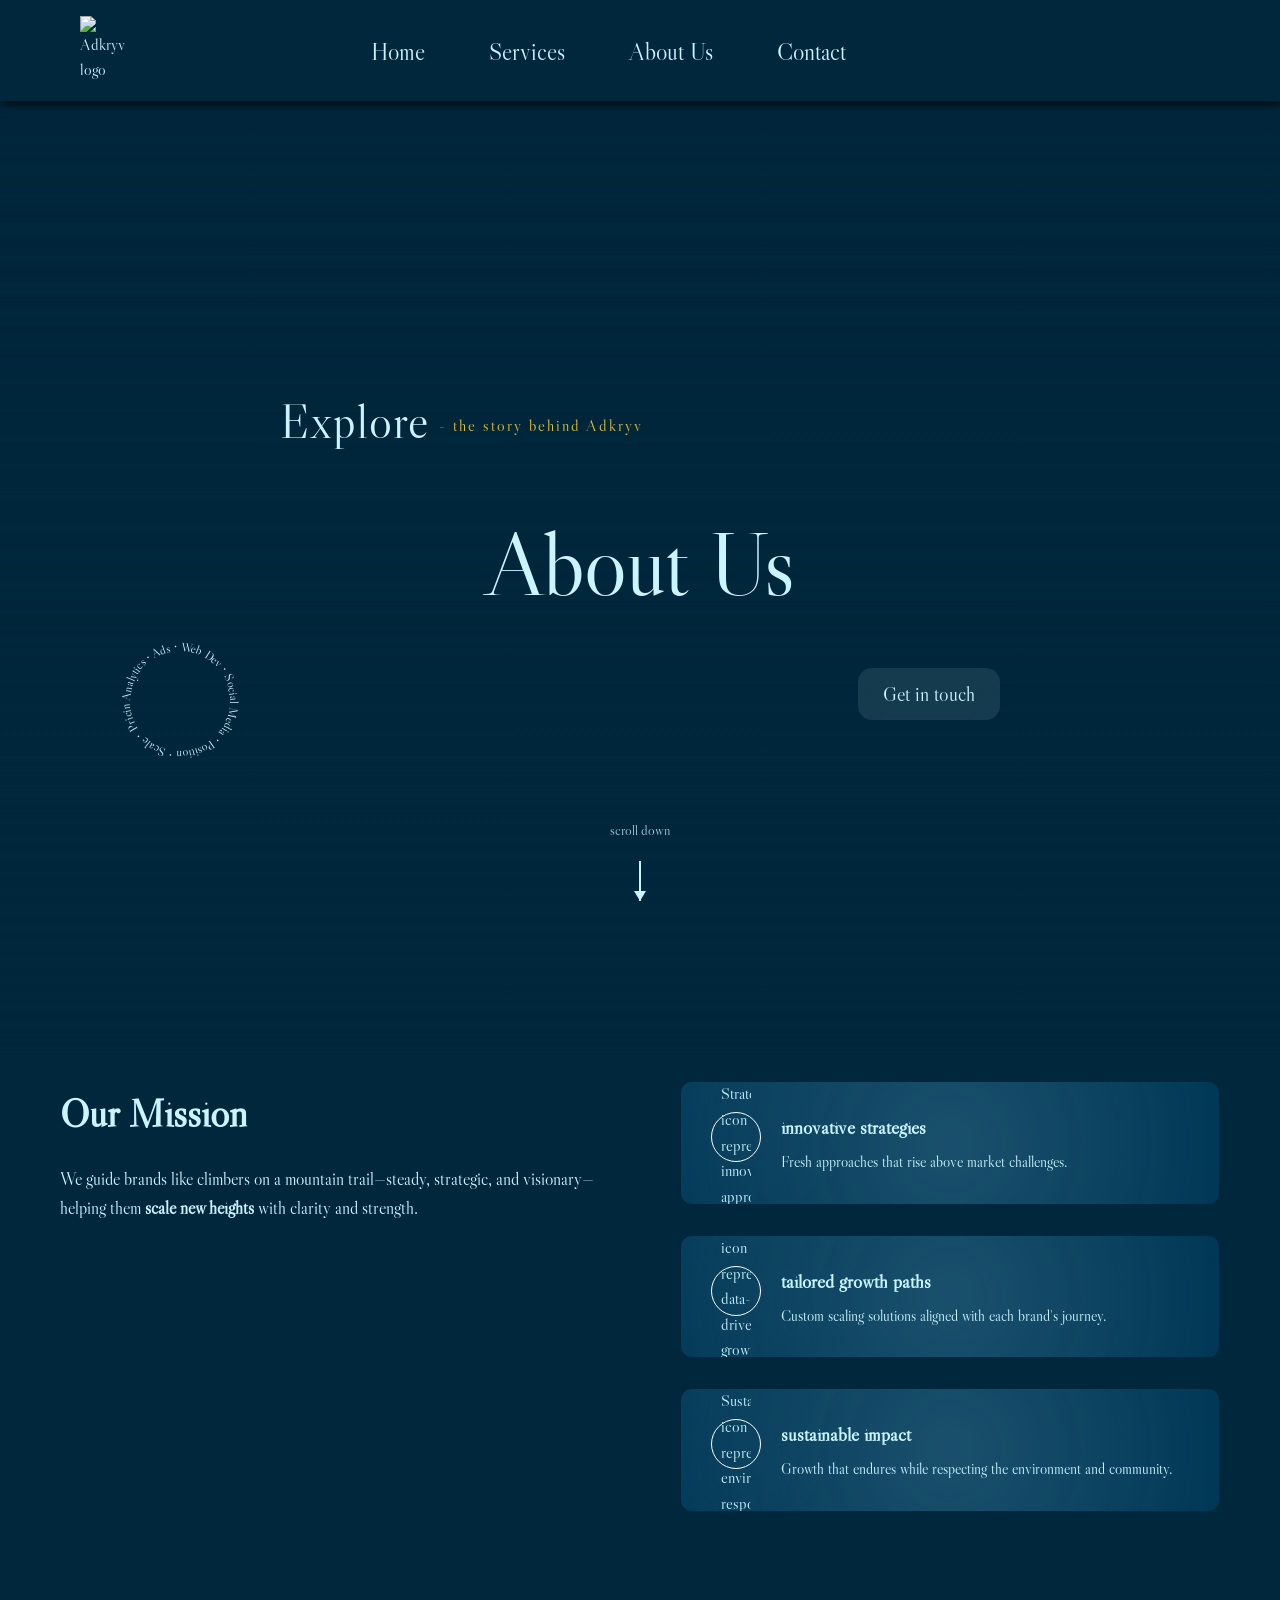
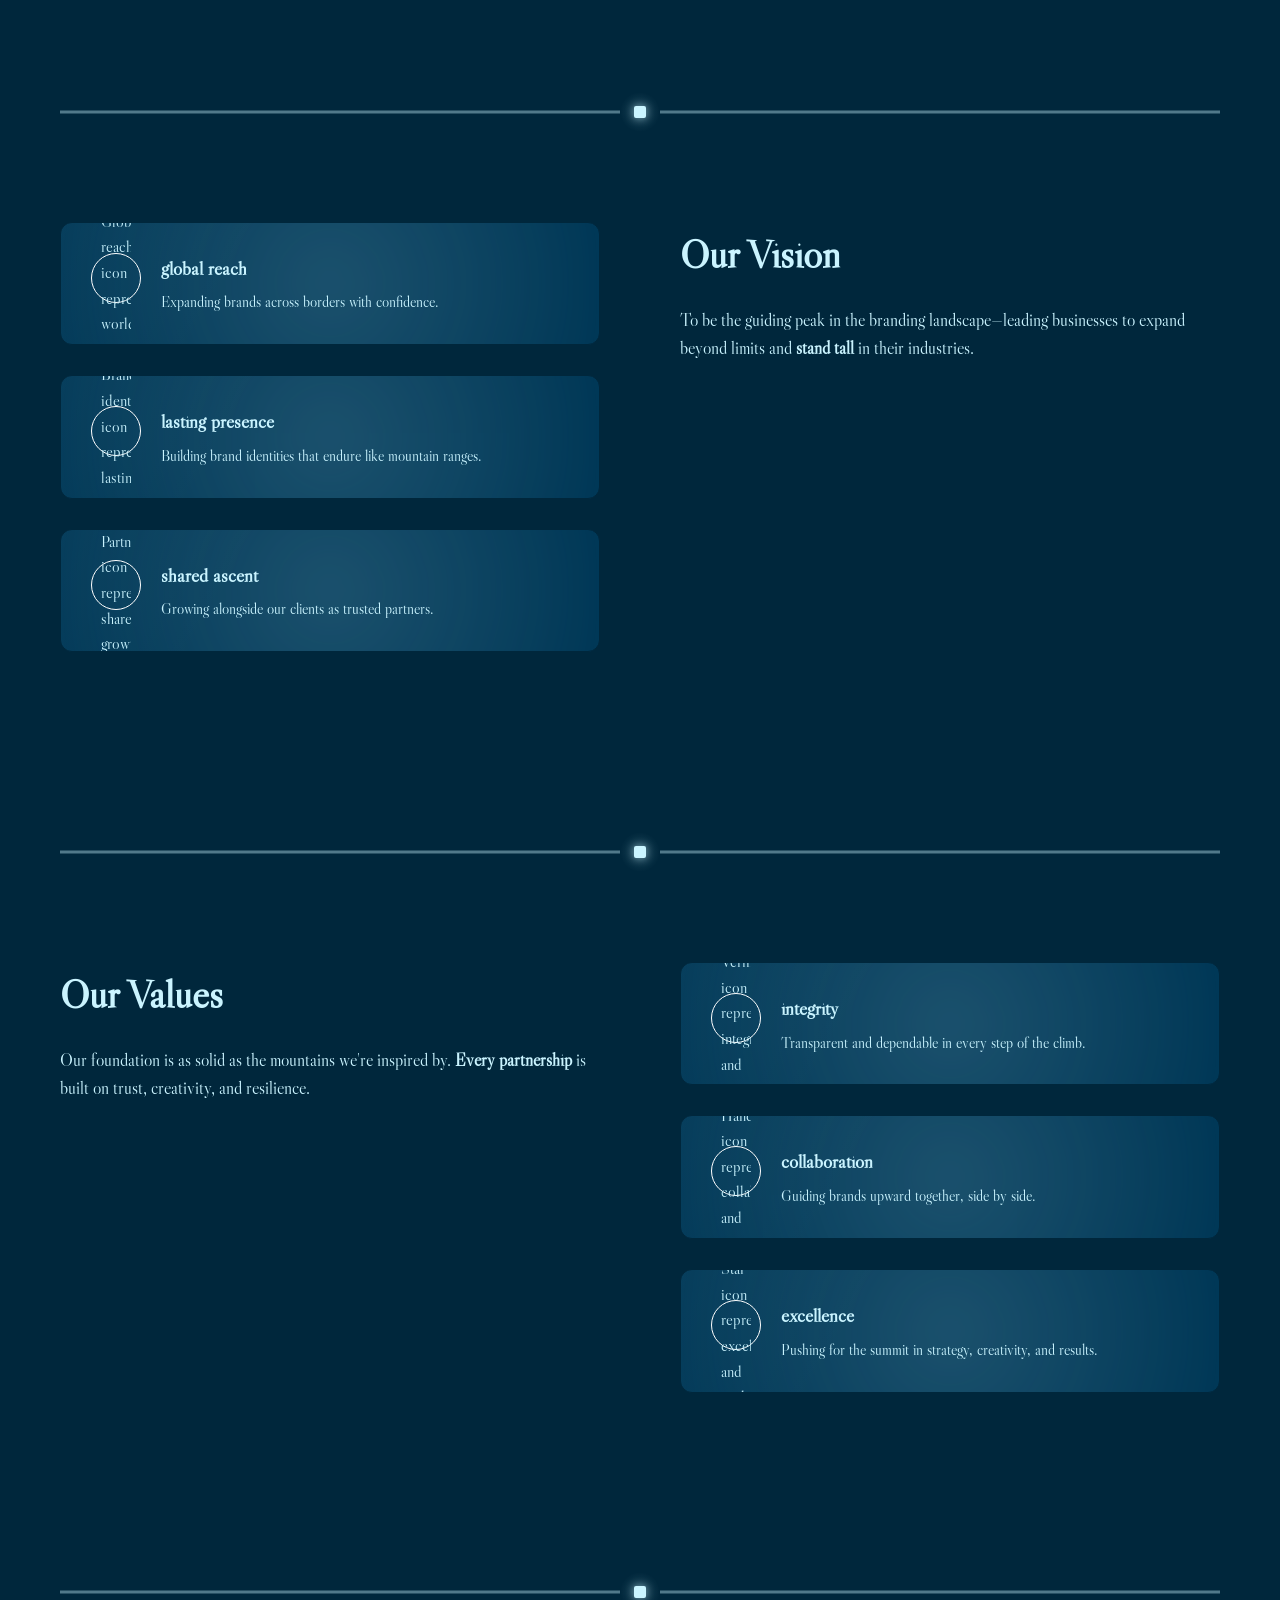
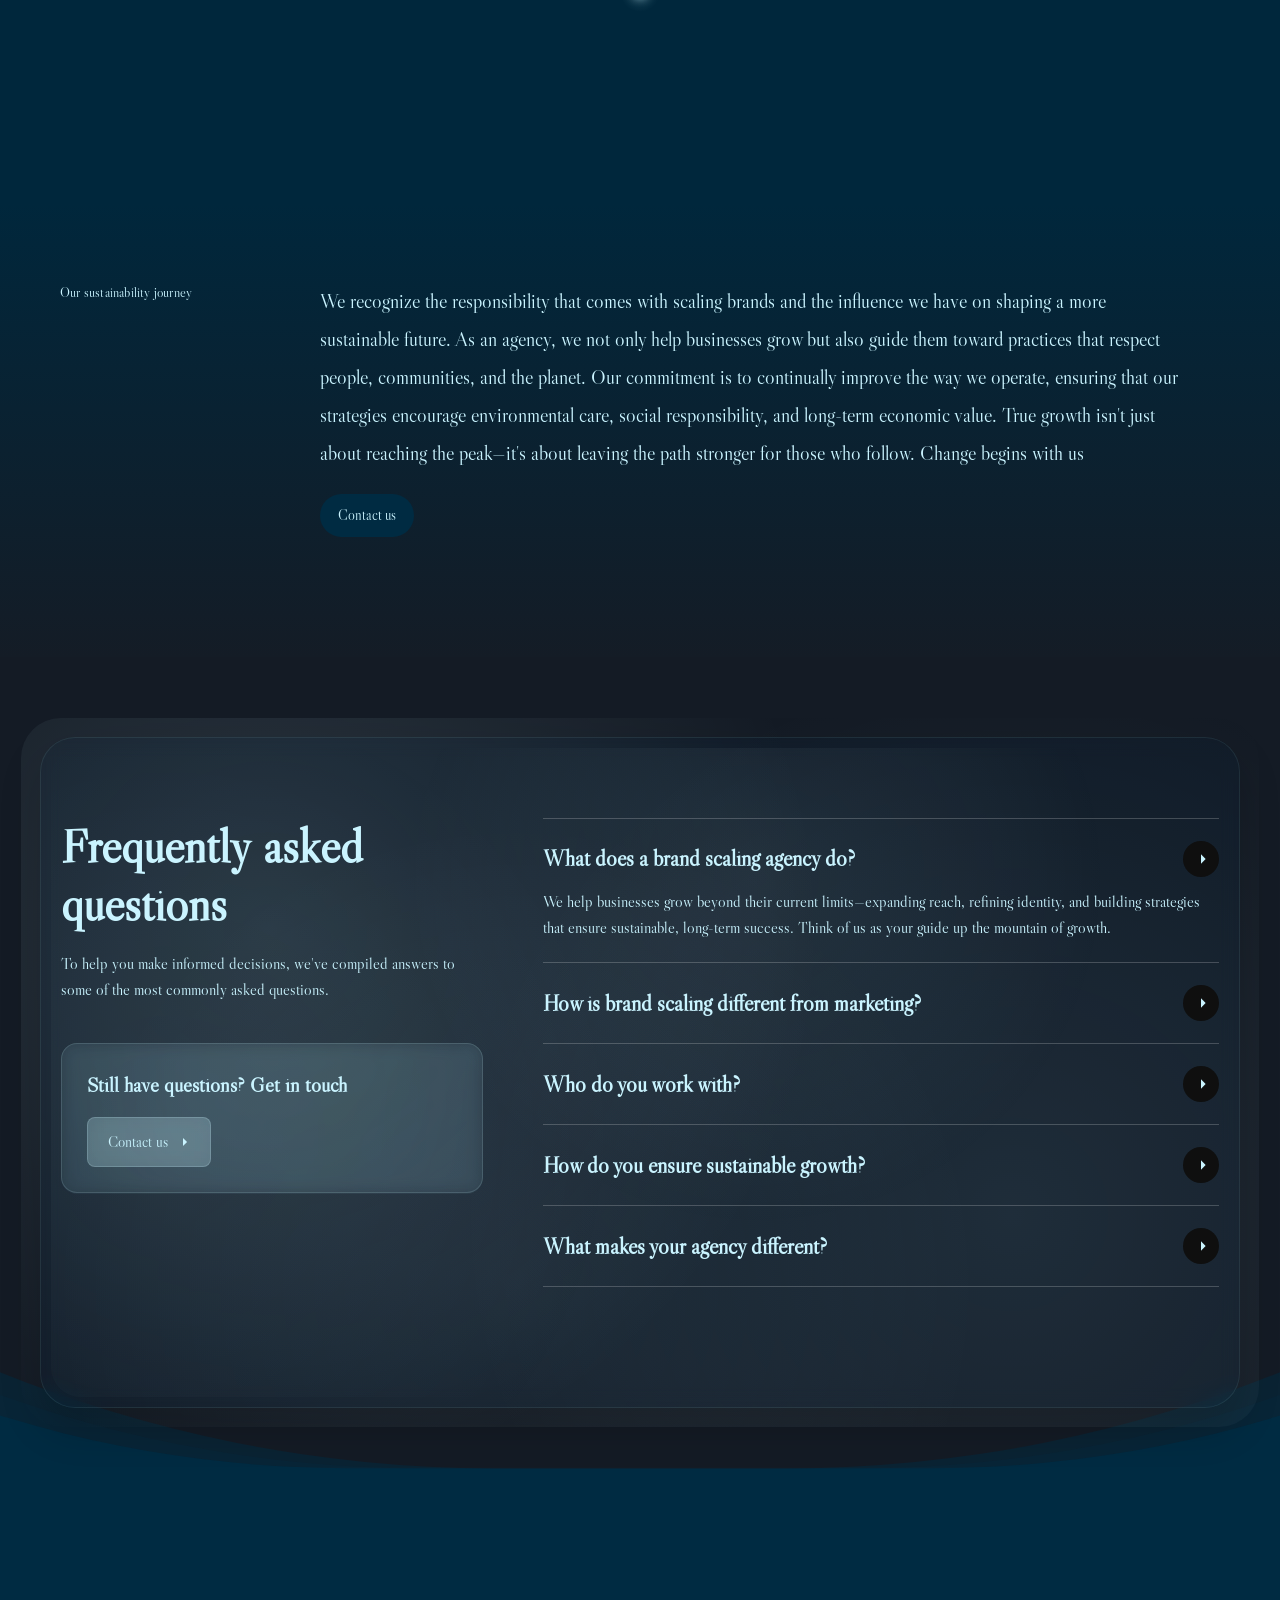
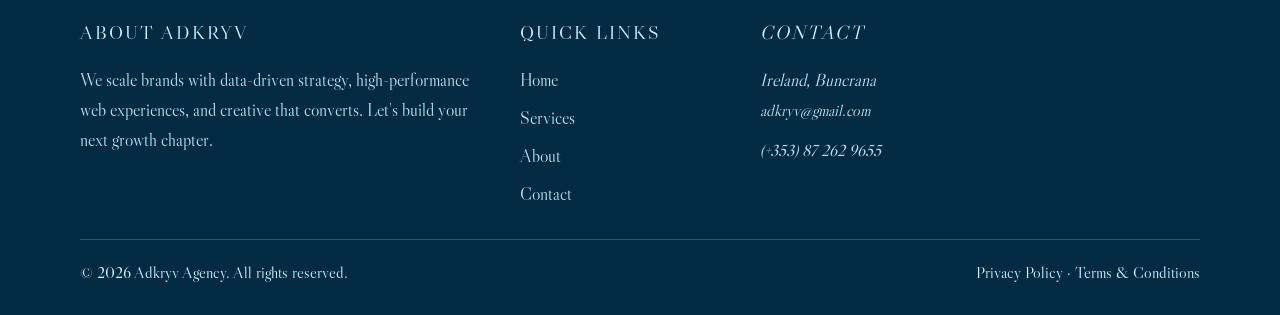
==== commit a8fb5c2a: "actually removed social links and updated footer" ====
--- a/about/index.html
+++ b/about/index.html
@@ -64,8 +64,8 @@
     <link rel="preload" href="images/1980jony-y-nOmLeouETaY-unsplash.png" as="image">
     
     <!-- Favicon -->
-    <link rel="icon" type="image/png" href="images/Screenshot_2025-08-16_224558-removebg-preview.png">
-    <link rel="apple-touch-icon" href="images/Screenshot_2025-08-16_224558-removebg-preview.png">
+    <link rel="icon" type="image/png" href="images/NewLogo.png">
+    <link rel="apple-touch-icon" href="images/NewLogo.png">
     <link rel="manifest" href="/site.webmanifest">
     
     <!-- JSON-LD Structured Data -->
@@ -1736,7 +1736,7 @@
 
     <header role="banner">
         <div class="logo" aria-label="Adkryv Agency Logo">
-            <img src="images/Screenshot_2025-08-16_224558-removebg-preview.png" alt="Adkryv logo">
+            <img src="images/NewLogo.png" alt="Adkryv logo">
           </div>
         <nav role="navigation" aria-label="Main navigation">
             <ul class="header-navlinks">
@@ -1764,7 +1764,7 @@
           <!-- Mobile Navigation -->
           <div class="mobile-nav" id="mobile-nav" role="navigation" aria-label="Mobile navigation">
             <div class="mobile-logo" aria-label="Adkryv Agency Logo">
-              <img src="images/Screenshot_2025-08-16_224558-removebg-preview.png" alt="Adkryv logo">
+              <img src="images/NewLogo.png" alt="Adkryv logo">
             </div>
             <div class="mobile-nav-content">
               <ul class="mobile-nav-links">
@@ -2095,7 +2095,7 @@
                         <div style="margin-top:10px;"><a href="tel:+353872629655">(+353) 87 262 9655</a></div>
                     </div>
                 </address>
-                <div>
+                <!-- <div>
                     <div class="footer-title">Follow</div>
                     <div class="social-links" role="list" aria-label="Social media links">
                         <a href="https://youtube.com/@adkryv?si=DJmu91hqQ9i8ige2" class="social-link youtube" role="listitem" aria-label="Follow us on YouTube">
@@ -2111,7 +2111,7 @@
                             <svg viewBox="0 0 32 32" fill="none" xmlns="http://www.w3.org/2000/svg" aria-hidden="true"><g id="SVGRepo_bgCarrier" stroke-width="0"></g><g id="SVGRepo_tracerCarrier" stroke-linecap="round" stroke-linejoin="round"></g><g id="SVGRepo_iconCarrier"> <path d="M8.45095 19.7926C8.60723 18.4987 9.1379 17.7743 10.1379 17.0317C11.5688 16.0259 13.3561 16.5948 13.3561 16.5948V13.2197C13.7907 13.2085 14.2254 13.2343 14.6551 13.2966V17.6401C14.6551 17.6401 12.8683 17.0712 11.4375 18.0775C10.438 18.8196 9.90623 19.5446 9.7505 20.8385C9.74562 21.5411 9.87747 22.4595 10.4847 23.2536C10.3345 23.1766 10.1815 23.0889 10.0256 22.9905C8.68807 22.0923 8.44444 20.7449 8.45095 19.7926ZM22.0352 6.97898C21.0509 5.90039 20.6786 4.81139 20.5441 4.04639H21.7823C21.7823 4.04639 21.5354 6.05224 23.3347 8.02482L23.3597 8.05134C22.8747 7.7463 22.43 7.38624 22.0352 6.97898ZM28 10.0369V14.293C28 14.293 26.42 14.2312 25.2507 13.9337C23.6179 13.5176 22.5685 12.8795 22.5685 12.8795C22.5685 12.8795 21.8436 12.4245 21.785 12.3928V21.1817C21.785 21.6711 21.651 22.8932 21.2424 23.9125C20.709 25.246 19.8859 26.1212 19.7345 26.3001C19.7345 26.3001 18.7334 27.4832 16.9672 28.28C15.3752 28.9987 13.9774 28.9805 13.5596 28.9987C13.5596 28.9987 11.1434 29.0944 8.96915 27.6814C8.49898 27.3699 8.06011 27.0172 7.6582 26.6277L7.66906 26.6355C9.84383 28.0485 12.2595 27.9528 12.2595 27.9528C12.6779 27.9346 14.0756 27.9528 15.6671 27.2341C17.4317 26.4374 18.4344 25.2543 18.4344 25.2543C18.5842 25.0754 19.4111 24.2001 19.9423 22.8662C20.3498 21.8474 20.4849 20.6247 20.4849 20.1354V11.3475C20.5435 11.3797 21.2679 11.8347 21.2679 11.8347C21.2679 11.8347 22.3179 12.4734 23.9506 12.8889C25.1204 13.1864 26.7 13.2483 26.7 13.2483V9.91314C27.2404 10.0343 27.7011 10.0671 28 10.0369Z" fill="#EE1D52"></path> <path d="M26.7009 9.91314V13.2472C26.7009 13.2472 25.1213 13.1853 23.9515 12.8879C22.3188 12.4718 21.2688 11.8337 21.2688 11.8337C21.2688 11.8337 20.5444 11.3787 20.4858 11.3464V20.1364C20.4858 20.6258 20.3518 21.8484 19.9432 22.8672C19.4098 24.2012 18.5867 25.0764 18.4353 25.2553C18.4353 25.2553 17.4337 26.4384 15.668 27.2352C14.0765 27.9539 12.6788 27.9357 12.2604 27.9539C12.2604 27.9539 9.84473 28.0496 7.66995 26.6366L7.6591 26.6288C7.42949 26.4064 7.21336 26.1717 7.01177 25.9257C6.31777 25.0795 5.89237 24.0789 5.78547 23.7934C5.78529 23.7922 5.78529 23.791 5.78547 23.7898C5.61347 23.2937 5.25209 22.1022 5.30147 20.9482C5.38883 18.9122 6.10507 17.6625 6.29444 17.3494C6.79597 16.4957 7.44828 15.7318 8.22233 15.0919C8.90538 14.5396 9.6796 14.1002 10.5132 13.7917C11.4144 13.4295 12.3794 13.2353 13.3565 13.2197V16.5948C13.3565 16.5948 11.5691 16.028 10.1388 17.0317C9.13879 17.7743 8.60812 18.4987 8.45185 19.7926C8.44534 20.7449 8.68897 22.0923 10.0254 22.991C10.1813 23.0898 10.3343 23.1775 10.4845 23.2541C10.7179 23.5576 11.0021 23.8221 11.3255 24.0368C12.631 24.8632 13.7249 24.9209 15.1238 24.3842C16.0565 24.0254 16.7586 23.2167 17.0842 22.3206C17.2888 21.7611 17.2861 21.1978 17.2861 20.6154V4.04639H20.5417C20.6763 4.81139 21.0485 5.90039 22.0328 6.97898C22.4276 7.38624 22.8724 7.7463 23.3573 8.05134C23.5006 8.19955 24.2331 8.93231 25.1734 9.38216C25.6596 9.61469 26.1722 9.79285 26.7009 9.91314Z" fill="#ffffff"></path> <path d="M4.48926 22.7568V22.7594L4.57004 22.9784C4.56076 22.9529 4.53074 22.8754 4.48926 22.7568Z" fill="#69C9D0"></path> <path d="M10.5128 13.7916C9.67919 14.1002 8.90498 14.5396 8.22192 15.0918C7.44763 15.7332 6.79548 16.4987 6.29458 17.354C6.10521 17.6661 5.38897 18.9168 5.30161 20.9528C5.25223 22.1068 5.61361 23.2983 5.78561 23.7944C5.78543 23.7956 5.78543 23.7968 5.78561 23.798C5.89413 24.081 6.31791 25.0815 7.01191 25.9303C7.2135 26.1763 7.42963 26.4111 7.65924 26.6334C6.92357 26.1457 6.26746 25.5562 5.71236 24.8839C5.02433 24.0451 4.60001 23.0549 4.48932 22.7626C4.48919 22.7605 4.48919 22.7584 4.48932 22.7564V22.7527C4.31677 22.2571 3.95431 21.0651 4.00477 19.9096C4.09213 17.8736 4.80838 16.6239 4.99775 16.3108C5.4985 15.4553 6.15067 14.6898 6.92509 14.0486C7.608 13.4961 8.38225 13.0567 9.21598 12.7484C9.73602 12.5416 10.2778 12.3891 10.8319 12.2934C11.6669 12.1537 12.5198 12.1415 13.3588 12.2575V13.2196C12.3808 13.2349 11.4148 13.4291 10.5128 13.7916Z" fill="#69C9D0"></path> <path d="M20.5438 4.04635H17.2881V20.6159C17.2881 21.1983 17.2881 21.76 17.0863 22.3211C16.7575 23.2167 16.058 24.0253 15.1258 24.3842C13.7265 24.923 12.6326 24.8632 11.3276 24.0368C11.0036 23.823 10.7187 23.5594 10.4844 23.2567C11.5962 23.8251 12.5913 23.8152 13.8241 23.341C14.7558 22.9821 15.4563 22.1734 15.784 21.2774C15.9891 20.7178 15.9864 20.1546 15.9864 19.5726V3H20.4819C20.4819 3 20.4315 3.41188 20.5438 4.04635ZM26.7002 8.99104V9.9131C26.1725 9.79263 25.6609 9.61447 25.1755 9.38213C24.2352 8.93228 23.5026 8.19952 23.3594 8.0513C23.5256 8.1559 23.6981 8.25106 23.8759 8.33629C25.0192 8.88339 26.1451 9.04669 26.7002 8.99104Z" fill="#69C9D0"></path> </g></svg>
                         </a>
                     </div>
-                </div>
+                </div> -->
             </div>
             <div class="footer-bottom">
                 <div>© <span id="year"></span> Adkryv Agency. All rights reserved.</div>
